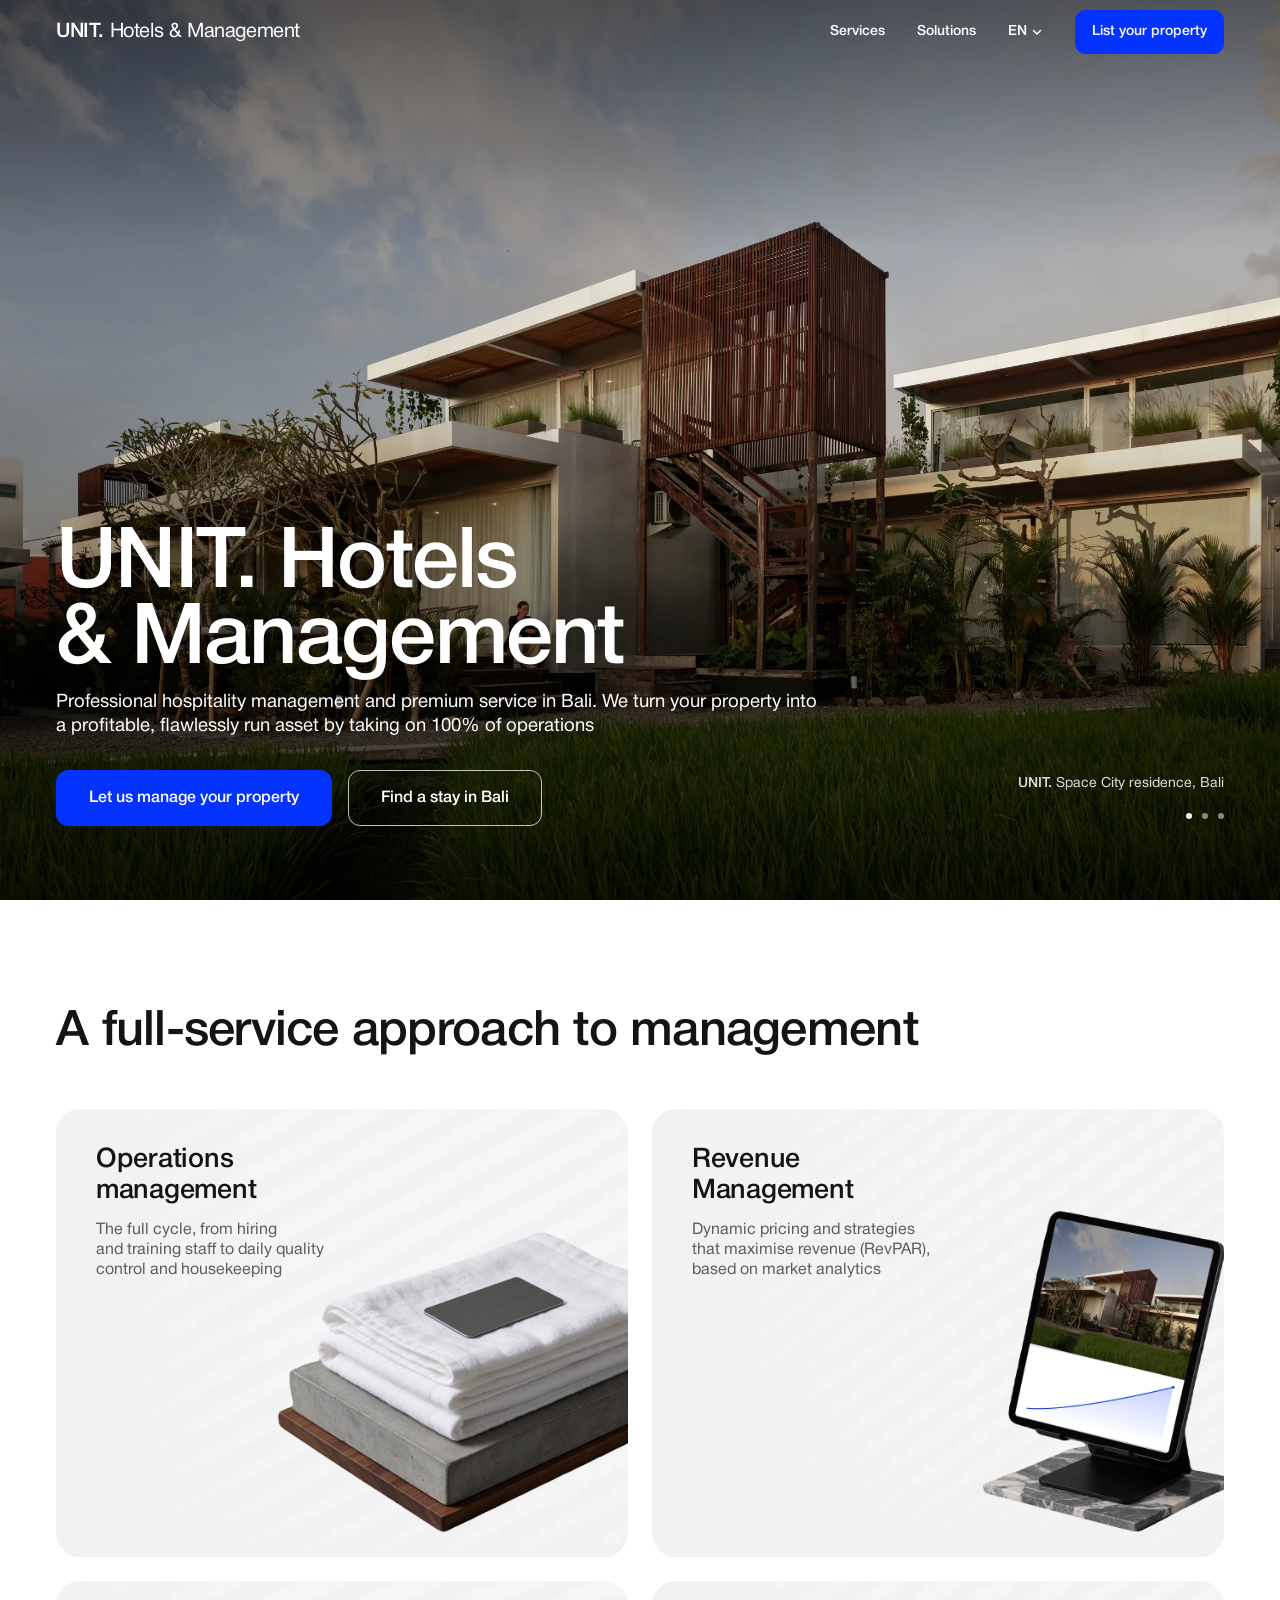
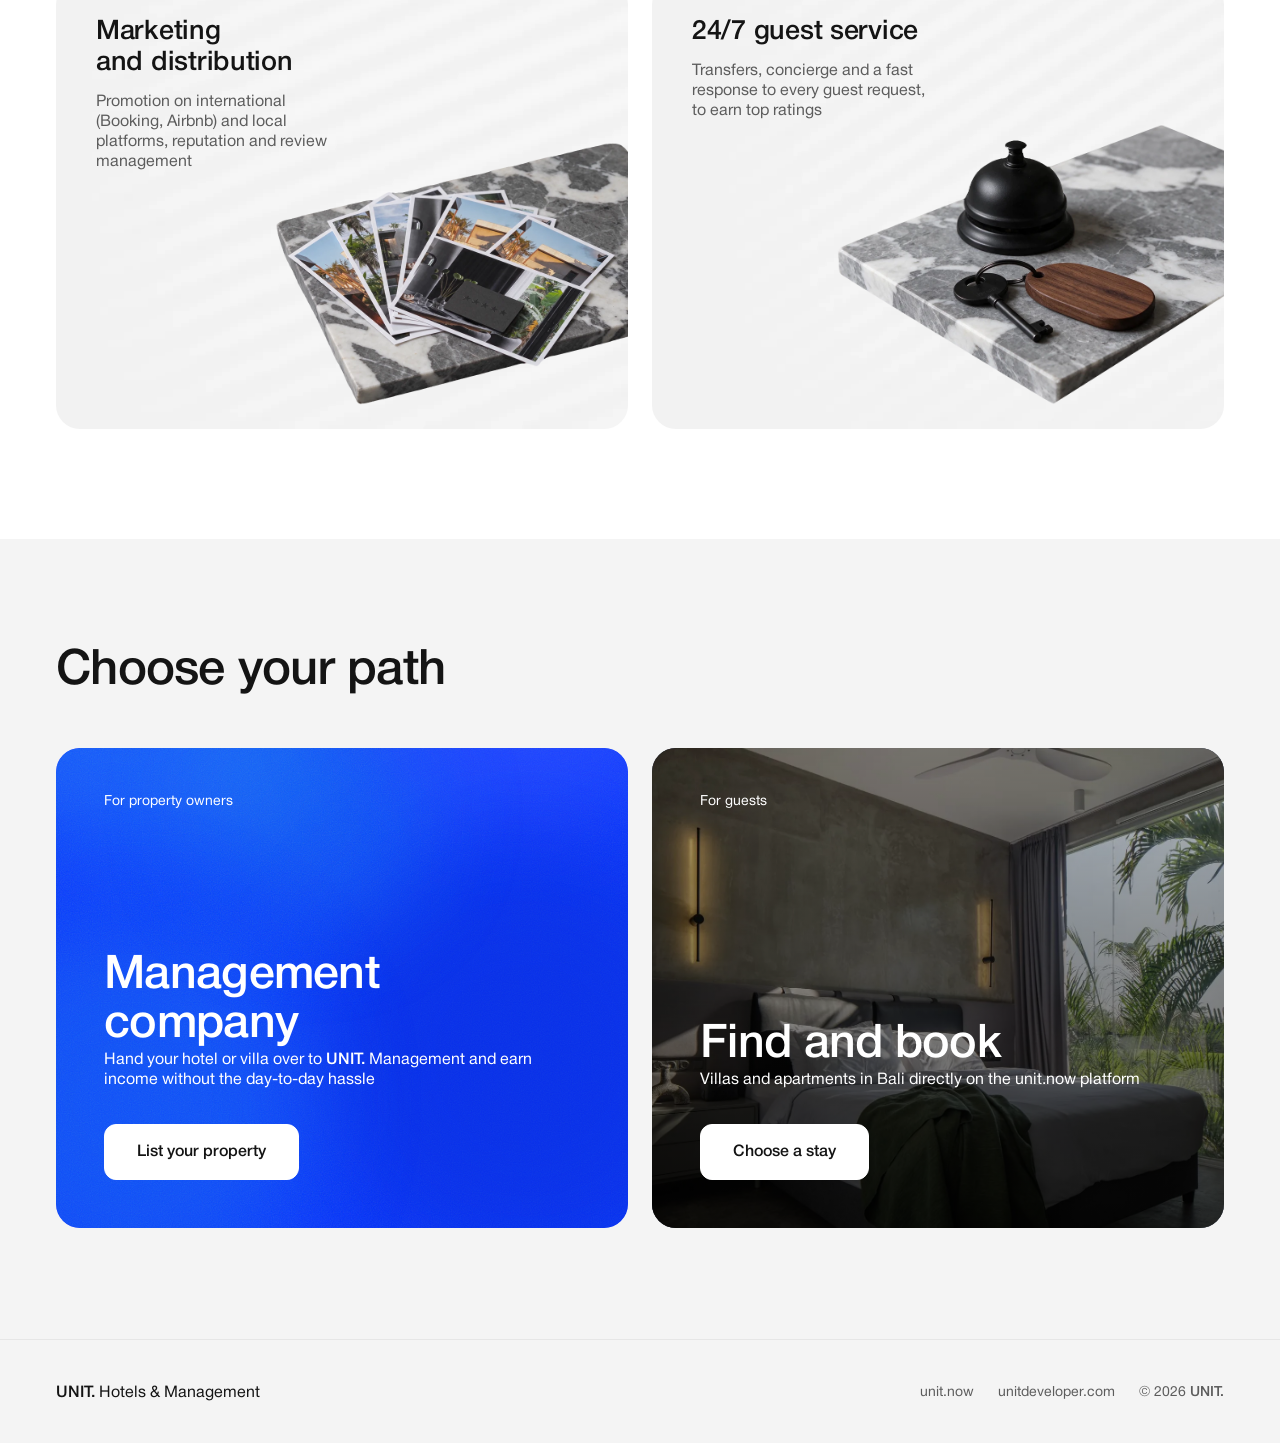
==== index.html @ 42de3222 "Шапка: подложка продлена под плашку Telegram/Safari, над первым экраном при прокрутке тёмное стекло" ====
<!doctype html>
<html lang="en">
<head>
<meta charset="utf-8">
<meta name="viewport" content="width=device-width, initial-scale=1">
<meta name="robots" content="noindex, nofollow">
<meta http-equiv="Content-Security-Policy" content="default-src 'self'; script-src 'self'; style-src 'self' 'unsafe-inline'; img-src 'self' data:; font-src 'self'; connect-src 'self'; form-action 'self'; base-uri 'self'; object-src 'none'; upgrade-insecure-requests">
<meta name="referrer" content="strict-origin-when-cross-origin">
<meta name="theme-color" content="#0433ff">
<title>UNIT. Hotels &amp; Management: hotel and villa management in Bali</title>
<meta name="description" content="Professional hospitality management and premium service in Bali. Operations, revenue management, distribution and 24/7 guest service for your property.">
<link rel="canonical" href="https://turbo1507.github.io/unithotels/">
<link rel="alternate" hreflang="en" href="https://turbo1507.github.io/unithotels/">
<link rel="alternate" hreflang="ru" href="https://turbo1507.github.io/unithotels/ru/">
<link rel="alternate" hreflang="id" href="https://turbo1507.github.io/unithotels/id/">
<link rel="alternate" hreflang="fr" href="https://turbo1507.github.io/unithotels/fr/">
<link rel="alternate" hreflang="es" href="https://turbo1507.github.io/unithotels/es/">
<link rel="alternate" hreflang="uk" href="https://turbo1507.github.io/unithotels/uk/">
<link rel="alternate" hreflang="it" href="https://turbo1507.github.io/unithotels/it/">
<link rel="alternate" hreflang="tr" href="https://turbo1507.github.io/unithotels/tr/">
<link rel="alternate" hreflang="nl" href="https://turbo1507.github.io/unithotels/nl/">
<link rel="alternate" hreflang="x-default" href="https://turbo1507.github.io/unithotels/">
<meta property="og:type" content="website">
<meta property="og:site_name" content="UNIT. Hotels &amp; Management">
<meta property="og:url" content="https://turbo1507.github.io/unithotels/">
<meta property="og:title" content="UNIT. Hotels &amp; Management">
<meta property="og:description" content="Professional hospitality management and premium service in Bali. Operations, revenue management, distribution and 24/7 guest service for your property.">
<meta property="og:image" content="https://turbo1507.github.io/unithotels/assets/img/og.jpg">
<meta property="og:image:width" content="1200">
<meta property="og:image:height" content="630">
<meta property="og:image:alt" content="UNIT. Space City residence among rice fields in Bali">
<meta property="og:locale" content="en_US">
<meta property="og:locale:alternate" content="ru_RU">
<meta property="og:locale:alternate" content="id_ID">
<meta property="og:locale:alternate" content="fr_FR">
<meta property="og:locale:alternate" content="es_ES">
<meta property="og:locale:alternate" content="uk_UA">
<meta property="og:locale:alternate" content="it_IT">
<meta property="og:locale:alternate" content="tr_TR">
<meta property="og:locale:alternate" content="nl_NL">
<meta name="twitter:card" content="summary_large_image">
<script type="application/ld+json">{"@context":"https://schema.org","@graph":[{"@type":"WebSite","name":"UNIT. Hotels & Management","url":"https://turbo1507.github.io/unithotels/","inLanguage":["en","ru","id","fr","es","uk","it","tr","nl"]},{"@type":"Organization","name":"UNIT. Hotels & Management","url":"https://turbo1507.github.io/unithotels/","parentOrganization":{"@type":"Organization","name":"UNIT.","url":"https://unitdeveloper.com"},"areaServed":"Bali, Indonesia","contactPoint":{"@type":"ContactPoint","telephone":"+62 813 3917 731","contactType":"customer service","availableLanguage":["en","ru","id"]}}]}</script>
<link rel="icon" href="data:image/svg+xml,%3Csvg xmlns=%27http://www.w3.org/2000/svg%27 viewBox=%270 0 32 32%27%3E%3Crect width=%2732%27 height=%2732%27 rx=%278%27 fill=%27%230433ff%27/%3E%3Ccircle cx=%2722%27 cy=%2722%27 r=%273%27 fill=%27%23fff%27/%3E%3C/svg%3E">
<link rel="preload" href="assets/fonts/hn-medium.woff2" as="font" type="font/woff2" crossorigin>
<link rel="preload" href="assets/fonts/hn-roman.woff2" as="font" type="font/woff2" crossorigin>
<link rel="stylesheet" href="assets/site.css?v=mwm5n7fz">
<script src="assets/redir.js?v=mwm5n7fz"></script>
</head>
<body>
<header class="hdr">
  <div class="container hdr-in">
    <a class="wordmark" href="#top"><i class="u5">UNIT.</i> Hotels &amp; Management</a>
    <nav class="nav" aria-label="Main">
      <a href="#services">Services</a>
      <a href="#directions">Solutions</a>
    </nav>
    <div class="lang-dd">
      <button type="button" class="lang-dd-btn" aria-expanded="false" aria-controls="langList" aria-label="Language: English"><span>EN</span><svg viewBox="0 0 12 12" aria-hidden="true"><path d="M2.5 4.5 6 8l3.5-3.5"/></svg></button>
      <ul class="lang-dd-list" id="langList" hidden><li><a href="" hreflang="en" lang="en" aria-current="true">English</a></li><li><a href="ru/" hreflang="ru" lang="ru">Русский</a></li><li><a href="id/" hreflang="id" lang="id">Bahasa Indonesia</a></li><li><a href="fr/" hreflang="fr" lang="fr">Français</a></li><li><a href="es/" hreflang="es" lang="es">Español</a></li><li><a href="uk/" hreflang="uk" lang="uk">Українська</a></li><li><a href="it/" hreflang="it" lang="it">Italiano</a></li><li><a href="tr/" hreflang="tr" lang="tr">Türkçe</a></li><li><a href="nl/" hreflang="nl" lang="nl">Nederlands</a></li></ul>
    </div>
    <a class="btn btn-sm hdr-cta" href="#directions">List your property</a>
  </div>
</header>

<main id="top">
  <section class="hero">
    <div class="hero-media">
      <div class="hero-slide on"><picture>
        <source media="(max-width:599px)" srcset="assets/img/hero-m.webp" type="image/webp">
        <img src="assets/img/hero.webp" alt="UNIT. Space City residence among rice fields in Bali" fetchpriority="high" width="2200" height="1467">
      </picture></div>
      <div class="hero-slide"><picture>
        <source media="(max-width:599px)" srcset="assets/img/hero2-m.webp" type="image/webp">
        <img src="assets/img/hero2.webp" alt="Terrace overlooking the rice fields" loading="lazy" width="2200" height="1467">
      </picture></div>
      <div class="hero-slide"><picture>
        <source media="(max-width:599px)" srcset="assets/img/hero3-m.webp" type="image/webp">
        <img src="assets/img/hero3.webp" alt="UNIT. Space City at dusk" loading="lazy" width="2200" height="1467">
      </picture></div>
    </div>
    <div class="container hero-in">
      <h1 class="t"><i class="u5">UNIT.</i> Hotels &amp; Management</h1>
      <p class="t hero-sub">Professional hospitality management and premium service in Bali. We turn your property into a profitable, flawlessly run asset by taking on 100% of operations</p>
      <div class="btns">
        <a class="btn btn-blue" href="#directions">Let us manage your property</a>
        <a class="btn btn-ghost" href="https://unit.now">Find a stay in Bali</a>
      </div>
    </div>
    <div class="hero-caps"><p class="hero-cap on"><i class="u5">UNIT.</i> Space City residence, Bali</p><p class="hero-cap" aria-hidden="true">Terrace overlooking the rice fields</p><p class="hero-cap" aria-hidden="true"><i class="u5">UNIT.</i> Space City at dusk</p></div>
    <div class="hero-dots" role="group" aria-label="Photos"></div>
  </section>

  <section class="sec svc-sec" id="services">
    <div class="container">
      <h2 class="t h2">A full-service approach to management</h2>
      <div class="svc">
        <article class="svc-card svc-ops svc-1">
          <div class="svc-pic"><picture>
            <source media="(max-width:599px)" srcset="assets/img/svc-ops-m.webp" width="600" height="452">
            <img src="assets/img/svc-ops.webp" alt="" width="920" height="719" loading="lazy">
          </picture></div>
          <h3 class="t">Operations management</h3>
          <p class="t">The full cycle, from hiring and training staff to daily quality control and housekeeping</p>
        </article>
        <article class="svc-card svc-rev svc-2">
          <div class="svc-pic"><picture>
            <source media="(max-width:599px)" srcset="assets/img/svc-rev-m.webp" width="455" height="444">
            <img src="assets/img/svc-rev.webp" alt="" width="594" height="760" loading="lazy">
          </picture></div>
          <h3 class="t">Revenue Management</h3>
          <p class="t">Dynamic pricing and strategies that maximise revenue (RevPAR), based on market analytics</p>
        </article>
        <article class="svc-card svc-mkt svc-3">
          <div class="svc-pic"><picture>
            <source media="(max-width:599px)" srcset="assets/img/svc-mkt-m.webp" width="599" height="364">
            <img src="assets/img/svc-mkt.webp" alt="" width="960" height="650" loading="lazy">
          </picture></div>
          <h3 class="t">Marketing and distribution</h3>
          <p class="t">Promotion on international (Booking, Airbnb) and local platforms, reputation and review management</p>
        </article>
        <article class="svc-card svc-guest svc-4">
          <div class="svc-pic"><picture>
            <source media="(max-width:599px)" srcset="assets/img/svc-guest-m.webp" width="698" height="481">
            <img src="assets/img/svc-guest.webp" alt="" width="959" height="660" loading="lazy">
          </picture></div>
          <h3 class="t">24/7 guest service</h3>
          <p class="t">Transfers, concierge and a fast response to every guest request, to earn top ratings</p>
        </article>
      </div>
    </div>
  </section>

  <section class="sec dir-sec" id="directions">
    <div class="container">
      <h2 class="t h2">Choose your path</h2>
      <div class="dir">
        <article class="dir-card dir-mgmt">
          <div class="flow" aria-hidden="true"><span class="flow-blobs"><i></i><i></i><i></i><i></i><i></i></span><span class="flow-grain"></span></div>
          <span class="t dir-tag">For property owners</span>
          <div class="dir-body">
            <h3 class="t">Management company</h3>
            <p class="t">Hand your hotel or villa over to <i class="u5">UNIT.</i> Management and earn income without the day-to-day hassle</p>
            <a class="btn btn-white" href="https://wa.me/628133917731" data-todo="unit-management-url" target="_blank" rel="noopener noreferrer">List your property</a>
          </div>
        </article>
        <article class="dir-card dir-book">
          <img src="assets/img/dir-book.webp" alt="" width="1600" height="1067" loading="lazy">
          <span class="t dir-tag">For guests</span>
          <div class="dir-body">
            <h3 class="t">Find and book</h3>
            <p class="t">Villas and apartments in Bali directly on the unit.now platform</p>
            <a class="btn btn-white" href="https://unit.now">Choose a stay</a>
          </div>
        </article>
      </div>
    </div>
  </section>
</main>

<footer class="ftr">
  <div class="container ftr-in">
    <span class="t wordmark"><i class="u5">UNIT.</i> Hotels &amp; Management</span>
    <nav class="ftr-links" aria-label="UNIT. ecosystem">
      <a class="t" href="https://unit.now">unit.now</a>
      <a class="t" href="https://unitdeveloper.com">unitdeveloper.com</a>
      <span class="t">© 2026 <i class="u5">UNIT.</i></span>
    </nav>
  </div>
</footer>
<script src="assets/site.js?v=mwm5n7fz" defer></script>
</body>
</html>
---- assets/site.css ----
/* метрики как у hhea: иначе Chrome на Windows берёт win-метрики и текст в строке сдвигается вниз */
@font-face{font-family:'Helvetica Neue';src:url(fonts/hn-roman.woff2) format('woff2');font-weight:400;font-display:swap;ascent-override:71.4%;descent-override:19.8%;line-gap-override:0%}
@font-face{font-family:'Helvetica Neue';src:url(fonts/hn-medium.woff2) format('woff2');font-weight:500;font-display:swap;ascent-override:71.4%;descent-override:19.1%;line-gap-override:0%}
@font-face{font-family:'Helvetica Neue';src:url(fonts/hn-bold.woff2) format('woff2');font-weight:700;font-display:swap;ascent-override:71.4%;descent-override:19.1%;line-gap-override:0%}

:root{
  --blue:#0433ff;--blue-hover:#2d55ff;--ink:#141414;--ink-2:#5c5c5c;--grey:#f4f4f4;--line:#e6e6e6;--white:#fff;
  --gutter:56px;--container:min(1600px,100% - 2*var(--gutter));
  --sec:clamp(56px,34.67px + 5.926vw,120px);
  --vh:1vh;
}
@media (max-width:1023px){:root{--gutter:32px}}
@media (max-width:599px){:root{--gutter:16px}}

*{box-sizing:border-box;margin:0;padding:0}
html,body{overflow-x:clip}
html{scroll-padding-top:64px}
body{font-family:'Helvetica Neue',Helvetica,Arial,sans-serif;font-weight:400;color:var(--ink);background:var(--white);-webkit-font-smoothing:antialiased;line-height:1.25;text-rendering:optimizeLegibility}
a{color:inherit;text-decoration:none}
img{display:block;max-width:100%}
i,em{font-style:normal}
ul{list-style:none}
.u5{font-weight:500}
.container{width:var(--container);margin-inline:auto}

/* текст обрезан по заглавным и по базовой линии, как в Figma: отступы между блоками считаются от букв */
.t{font-size:var(--fs);line-height:var(--lh);
  margin-top:calc(var(--mt,0px) + var(--fs)*.44 - var(--lh)/2);
  margin-bottom:calc(var(--mb,0px) + var(--fs)*.26 - var(--lh)/2)}

/* кнопки */
.btn{display:inline-flex;align-items:center;justify-content:center;height:56px;padding:0 32px;border-radius:12px;font-size:16px;font-weight:500;line-height:20px;white-space:nowrap;transition:background-color .2s,color .2s,border-color .2s,opacity .2s}
.btn-blue{background:var(--blue);color:var(--white)}
.btn-ghost{border:1px solid var(--white);color:var(--white)}
.btn-white{background:var(--white);color:var(--ink)}
.btn-sm{height:44px;padding:0 16px;border-radius:10px;font-size:14px;line-height:18px;background:var(--blue);color:var(--white)}

/* шапка как у UNIT.FURNITURE: прозрачная поверх первого экрана */
.hdr{position:fixed;inset:0 0 auto;z-index:20;color:var(--ink);background:rgba(255,255,255,.92);-webkit-backdrop-filter:blur(12px);backdrop-filter:blur(12px);border-bottom:1px solid var(--line);transition:background-color .3s,border-color .3s,color .3s}
.hdr.is-over{color:var(--white);background:rgba(0,0,0,.34);-webkit-backdrop-filter:blur(14px);backdrop-filter:blur(14px);border-color:rgba(255,255,255,.08)}
.hdr.is-over.is-top{background:transparent;-webkit-backdrop-filter:none;backdrop-filter:none;border-color:transparent}
/* в Telegram и Safari на iOS верх страницы виден сквозь их полупрозрачную плашку: продлеваем подложку шапки вверх */
.hdr::before{content:"";position:absolute;left:0;right:0;bottom:100%;height:240px;background:inherit;-webkit-backdrop-filter:inherit;backdrop-filter:inherit;pointer-events:none}
.hdr-in{display:flex;align-items:center;height:64px}
.wordmark{font-size:20px;line-height:24px;letter-spacing:-.02em;white-space:nowrap;margin-right:auto}
.nav{display:flex;gap:32px;margin-right:24px;font-size:14px;font-weight:500;line-height:18px}
.nav a{display:flex;align-items:center;min-height:44px;transition:opacity .2s}
.hdr-cta{margin-left:24px}
@media (hover:hover){.nav a:hover,.wordmark:hover{opacity:.8}}
.lang-dd{position:relative}
.lang-dd-btn{display:flex;align-items:center;gap:4px;height:44px;padding:0 8px;font:inherit;font-size:14px;font-weight:500;line-height:18px;color:inherit;background:none;border:0;border-radius:10px;cursor:pointer}
.lang-dd-btn svg{width:12px;height:12px;fill:none;stroke:currentColor;stroke-width:1.5;stroke-linecap:round;stroke-linejoin:round;transition:transform .2s}
.lang-dd-btn[aria-expanded="true"] svg{transform:rotate(180deg)}
.lang-dd-list{position:absolute;top:calc(100% + 8px);right:0;z-index:30;min-width:216px;padding:8px 0;background:var(--white);border:1px solid var(--line);border-radius:10px;color:var(--ink)}
.lang-dd-list[hidden]{display:none}
.lang-dd-list a{display:flex;align-items:center;min-height:44px;padding:0 16px;font-size:15px;white-space:nowrap}
.lang-dd-list a[aria-current]{color:var(--blue);font-weight:500}
@media (hover:hover){.lang-dd-btn:hover{opacity:.8}.lang-dd-list a:hover{color:var(--blue)}}
@media (max-width:1023px){.nav{display:none}}
@media (max-width:599px){
  .wordmark{font-size:17px;line-height:20px}
  .hdr-cta{display:none}
}

/* первый экран */
.hero{position:relative;display:flex;align-items:flex-end;min-height:max(640px,calc(var(--vh)*100));color:var(--white);background:#000}
.hero picture,.hero img{position:absolute;inset:0;width:100%;height:100%;object-fit:cover}
.hero::after{content:"";position:absolute;inset:0;background:linear-gradient(180deg,rgba(0,0,0,.45) 0%,rgba(0,0,0,0) 28%,rgba(0,0,0,0) 40%,rgba(0,0,0,.72) 100%)}
.hero-in{position:relative;z-index:1;display:flex;flex-direction:column;align-items:flex-start;padding-bottom:clamp(40px,26.67px + 3.704vw,80px)}
.hero h1{--fs:clamp(40px,22.67px + 4.815vw,92px);--lh:calc(var(--fs)*.9);font-weight:500;letter-spacing:-.02em;max-width:6.9em}
.hero-sub{--fs:clamp(16px,15px + .278vw,19px);--lh:clamp(20px,18.67px + .37vw,24px);--mt:clamp(24px,21.33px + .741vw,32px);max-width:992px}
.btns{display:flex;flex-wrap:wrap;gap:16px;margin-top:clamp(32px,29.33px + .741vw,40px)}
@media (max-width:599px){
  .btns{flex-direction:column;gap:8px;width:100%}
  .btns .btn{width:100%}
}

/* секции */
.sec{padding-block:var(--sec)}
.h2{--fs:clamp(32px,25.33px + 1.852vw,52px);--lh:clamp(35px,28px + 1.944vw,56px);--mb:64px;font-weight:500;letter-spacing:-.015em}
@media (max-width:599px){.h2{--mb:40px}}

/* услуги: заголовок и текст слева сверху, предмет справа снизу; обрезать можно только правым краем */
.svc{display:grid;gap:24px}
@media (min-width:1200px){.svc{grid-template-columns:1fr 1fr}}
.svc-card{position:relative;height:448px;padding:40px;border-radius:24px;overflow:clip;isolation:isolate;background:var(--grey) center/cover no-repeat}
/* подложки по классам, не через переменную: url() в var() Chrome считает от файла стилей, Safari от страницы */
.svc-1{background-image:url(img/bg-d1.webp)}.svc-2{background-image:url(img/bg-d2.webp)}.svc-3{background-image:url(img/bg-d3.webp)}.svc-4{background-image:url(img/bg-d4.webp)}
.svc-card h3{--fs:27px;--lh:31px;font-weight:500;letter-spacing:-.01em;max-width:240px}
.svc-card p{--fs:16px;--lh:20px;--mt:24px;color:var(--ink-2);max-width:240px}
.svc-pic{position:absolute;inset:0;z-index:-1;pointer-events:none;user-select:none;container-type:inline-size}
.svc-pic img{position:absolute;bottom:24px;height:auto;max-width:none}
.svc-ops .svc-pic img{width:min(440px,67.5cqw);right:max(-40px,-6.1cqw)}
.svc-rev .svc-pic img{width:min(288px,44.2cqw);right:max(-12px,-1.8cqw)}
.svc-mkt .svc-pic img{width:min(443px,67.9cqw);right:max(-40px,-6.1cqw)}
.svc-guest .svc-pic img{width:min(465px,71.3cqw);right:max(-24px,-3.7cqw)}
/* телефон: предмет выглядывает над карточкой на 32, текст под ним */
@media (max-width:599px){
  .svc-sec .h2{--mb:72px}
  .svc{gap:56px}
  .svc-card{height:auto;padding:208px 24px 32px;border-radius:16px;overflow:visible}
  .svc-1{background-image:url(img/bg-m1.webp)}.svc-2{background-image:url(img/bg-m2.webp)}.svc-3{background-image:url(img/bg-m3.webp)}.svc-4{background-image:url(img/bg-m4.webp)}
  .svc-card h3{--fs:22px;--lh:25px;max-width:none}
  .svc-card p{--mt:16px;max-width:none}
  .svc-pic{inset:-32px 0 auto;height:208px;overflow:clip;border-radius:0}
  .svc-pic img{top:0;bottom:auto;height:208px;width:auto}
  .svc-ops .svc-pic img,.svc-rev .svc-pic img{width:auto;right:auto;left:50%;transform:translateX(-50%)}
  .svc-mkt .svc-pic img{width:auto;right:auto;left:24px}
  .svc-guest .svc-pic{top:-80px;height:256px}
  .svc-guest .svc-pic img{width:auto;right:auto;left:24px;top:16px;height:240px}
}

/* направления */
.dir-sec{background:var(--grey)}
.dir{display:grid;gap:24px}
@media (min-width:1024px){.dir{grid-template-columns:1fr 1fr}}
.dir-card{position:relative;display:flex;flex-direction:column;justify-content:space-between;min-height:480px;padding:48px;border-radius:24px;overflow:clip;isolation:isolate;color:var(--white);transition:background-color .25s}
.dir-mgmt{background:var(--blue)}
.dir-book{background:#1d2a4a}
.dir-book img{position:absolute;inset:0;width:100%;height:100%;object-fit:cover;z-index:-2;transition:transform .5s}
.dir-book::after{content:"";position:absolute;inset:0;z-index:-1;background:linear-gradient(180deg,rgba(0,0,0,.2) 0%,rgba(0,0,0,.7) 100%)}
/* синяя карточка: живой фон как у подписки nuanu, но ещё слабее — пятна почти в тон синего, зерно тише */
.flow{position:absolute;inset:0;z-index:-1;pointer-events:none;border-radius:inherit;overflow:hidden}
.flow-blobs{position:absolute;inset:0}
.flow-blobs i{position:absolute;border-radius:50%;aspect-ratio:1;filter:blur(clamp(32px,4vw,56px));will-change:transform;animation:flow-float 18s ease-in-out infinite alternate}
.flow-blobs i:nth-child(1){width:70%;left:-22%;top:-60%;background:#2a8cf5;opacity:.45}
.flow-blobs i:nth-child(2){width:60%;left:52%;top:-55%;background:#2e50ff;opacity:.7;animation-duration:23s;animation-delay:-6s}
.flow-blobs i:nth-child(3){width:75%;left:45%;top:20%;background:#0a2fe0;opacity:.7;animation-duration:26s;animation-delay:-11s}
.flow-blobs i:nth-child(4){width:65%;left:-20%;top:35%;background:#1a6cf0;opacity:.5;animation-duration:22s;animation-delay:-3s}
.flow-blobs i:nth-child(5){width:40%;left:25%;top:-10%;background:#2bb6e0;opacity:.25;animation-duration:28s;animation-delay:-14s}
@keyframes flow-float{0%{transform:translate(0,0) scale(1)}25%{transform:translate(26%,20%) scale(1.14)}50%{transform:translate(6%,42%) scale(.88)}75%{transform:translate(-24%,18%) scale(1.1)}100%{transform:translate(-8%,-6%) scale(.96)}}
@media (prefers-reduced-motion:reduce){.flow-blobs i{animation:none}}
.flow-grain{position:absolute;inset:0;opacity:.14;mix-blend-mode:overlay;background-image:url("data:image/svg+xml,%3Csvg xmlns=%27http://www.w3.org/2000/svg%27 width=%27160%27 height=%27160%27%3E%3Cfilter id=%27n%27%3E%3CfeTurbulence type=%27fractalNoise%27 baseFrequency=%27.9%27 numOctaves=%272%27 stitchTiles=%27stitch%27/%3E%3C/filter%3E%3Crect width=%27100%25%27 height=%27100%25%27 filter=%27url(%23n)%27/%3E%3C/svg%3E")}
.dir-tag{--fs:14px;--lh:18px}
.dir-body{display:flex;flex-direction:column;align-items:flex-start}
.dir-card h3{--fs:clamp(32px,26.33px + 1.574vw,49px);--lh:clamp(34px,28.33px + 1.574vw,51px);font-weight:500;letter-spacing:-.015em}
.dir-card p{--fs:16px;--lh:20px;--mt:24px;max-width:480px}
@media (min-width:1280px){.dir-card p{--mt:16px}}
.dir-card .btn{margin-top:40px}
@media (max-width:599px){
  .dir{gap:16px}
  .dir-card{min-height:400px;padding:32px 24px;border-radius:16px}
  .dir-card .btn{margin-top:24px;width:100%}
}

/* подвал */
.ftr{background:var(--grey);border-top:1px solid var(--line);color:var(--ink-2)}
.ftr-in{display:flex;align-items:center;justify-content:space-between;gap:24px;min-height:103px}
.ftr .wordmark{--fs:16px;--lh:24px;font-size:var(--fs);color:var(--ink);letter-spacing:0;margin-right:0}
.ftr-links{display:flex;flex-wrap:wrap;align-items:center;gap:16px 24px}
.ftr-links .t{--fs:14px;--lh:21px}
@media (hover:hover){.ftr-links a:hover{color:var(--blue)}}
@media (max-width:599px){
  .ftr-in{flex-direction:column;align-items:flex-start;gap:0;padding-block:40px}
  .ftr-links{margin-top:24px}
  .ftr-links span{flex-basis:100%}
}

/* зона нажатия не меньше 44 без сдвига вёрстки */
.ftr-links a,.wordmark{position:relative}
.ftr-links a::after,.wordmark::after{content:"";position:absolute;inset:-12px -6px}

/* фокус с клавиатуры */
:focus-visible{outline:2px solid var(--blue);outline-offset:3px}
.hdr.is-over :focus-visible,.hero :focus-visible,.dir-card:focus-visible{outline-color:var(--white)}
.dir-card:focus-visible{outline-offset:-6px}

/* состояния кнопок по логике UNIT.FURNITURE: синяя при наведении становится контурной (рамка и текст синие),
   прозрачная на фото заливается синим, белая меняет текст на синий; плавно .3s, без сжатия.
   На телефоне наведения нет: то же самое показывает нажатие. Фокус с клавиатуры — обводка */
html{-webkit-tap-highlight-color:transparent}
.btn{border:1px solid transparent;transition:background-color .3s ease,color .3s ease,border-color .3s ease;touch-action:manipulation}
.btn-blue,.btn-sm{background:var(--blue);border-color:var(--blue);color:var(--white)}
.btn-ghost{background:transparent;border-color:rgba(255,255,255,.75);color:var(--white)}
.btn-white{background:var(--white);border-color:var(--white);color:var(--ink)}
@media (hover:hover){
  .btn-blue:hover,.btn-sm:hover{background:transparent;border-color:var(--blue);color:var(--blue)}
  .btn-ghost:hover{background:var(--blue);border-color:var(--blue);color:var(--white)}
  .btn-white:hover{color:var(--blue)}
}
.btn-blue:active,.btn-sm:active{background:transparent;border-color:var(--blue);color:var(--blue)}
.btn-ghost:active{background:var(--blue);border-color:var(--blue);color:var(--white)}
.btn-white:active{color:var(--blue)}
.nav a:active,.wordmark:active,.lang-dd-btn:active{opacity:.6}
.lang-dd-list a:active{color:var(--blue)}
.ftr-links a:active{color:var(--blue)}


/* галерея первого экрана как у UNIT.FURNITURE: 3 фото сменяются наплывом, подпись справа внизу над точками */
.hero{--hb:clamp(40px,26.67px + 3.704vw,80px);--edge:calc((100% - var(--container))/2)}
.hero-media{position:absolute;inset:0}
.hero-slide{position:absolute;inset:0;opacity:0;transition:opacity 1.1s ease}
.hero-slide.on{opacity:1}
.hero-caps{position:absolute;z-index:2;right:var(--edge);bottom:calc(var(--hb) + 32px);width:min(34ch,34%);height:44px}
.hero-cap{position:absolute;right:0;bottom:0;width:max-content;max-width:100%;text-align:right;font-size:14px;line-height:20px;color:rgba(255,255,255,.86);opacity:0;transition:opacity .6s ease}
.hero-cap.on{opacity:1;transition-delay:.3s}
.hero-dots{position:absolute;z-index:2;right:calc(var(--edge) - 5px);bottom:calc(var(--hb) - 2px);display:flex;filter:drop-shadow(0 0 3px rgba(0,0,0,.35))}
.hero-dots button{position:relative;display:grid;place-items:center;width:16px;height:24px;padding:0;border:0;background:none;cursor:pointer}
.hero-dots button::before{content:"";width:6px;height:6px;border-radius:50%;background:rgba(255,255,255,.5);transition:background-color .2s,transform .2s}
.hero-dots button::after{content:"";position:absolute;inset:-10px 0}
.hero-dots button[aria-current="true"]::before{background:var(--white)}
@media (hover:hover){.hero-dots button:hover::before{background:rgba(255,255,255,.85)}}
.hero-dots button:active::before{transform:scale(.8)}
/* текст первого экрана не заходит под подпись */
@media (min-width:1024px){.hero-in{padding-right:min(34ch,34%)}}
@media (max-width:1023px){.hero-caps{display:none}}
@media (max-width:599px){.hero-dots{display:none}}
@media (prefers-reduced-motion:reduce){.hero-slide,.hero-cap{transition:none}}
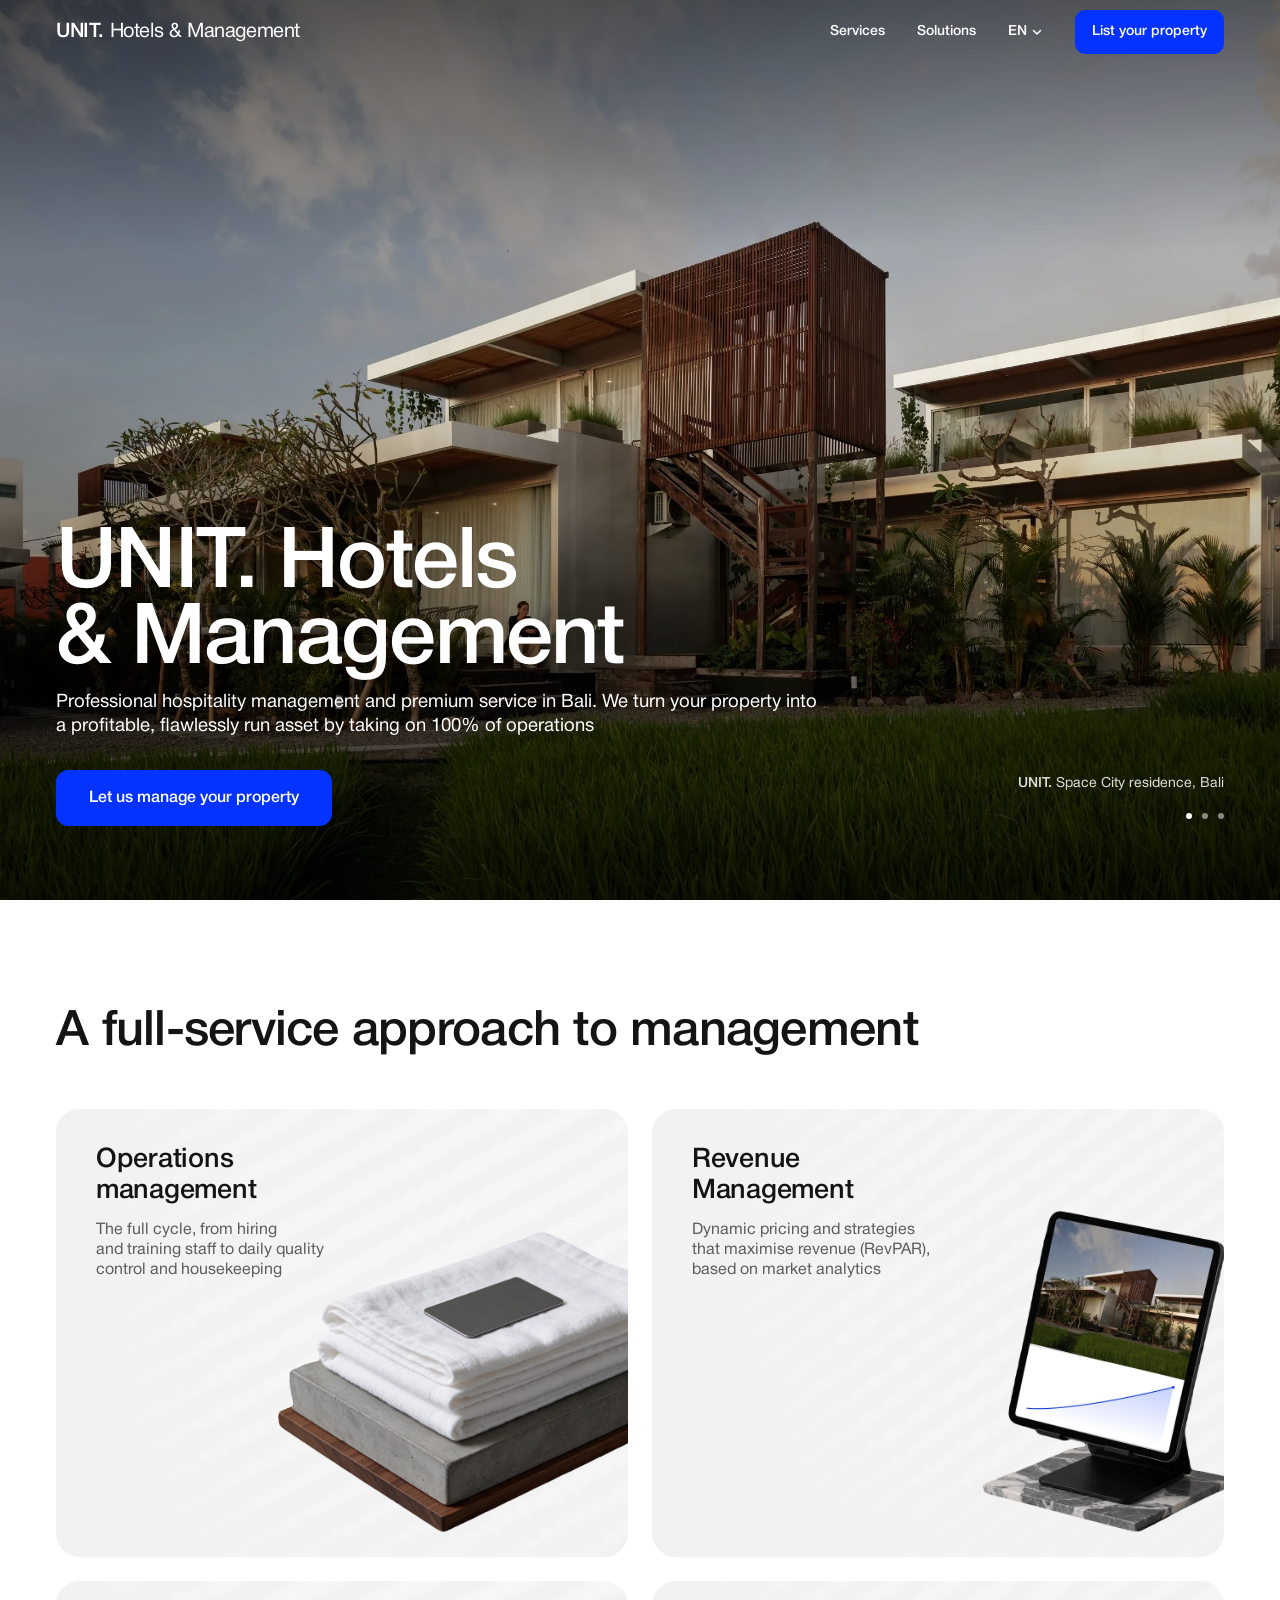
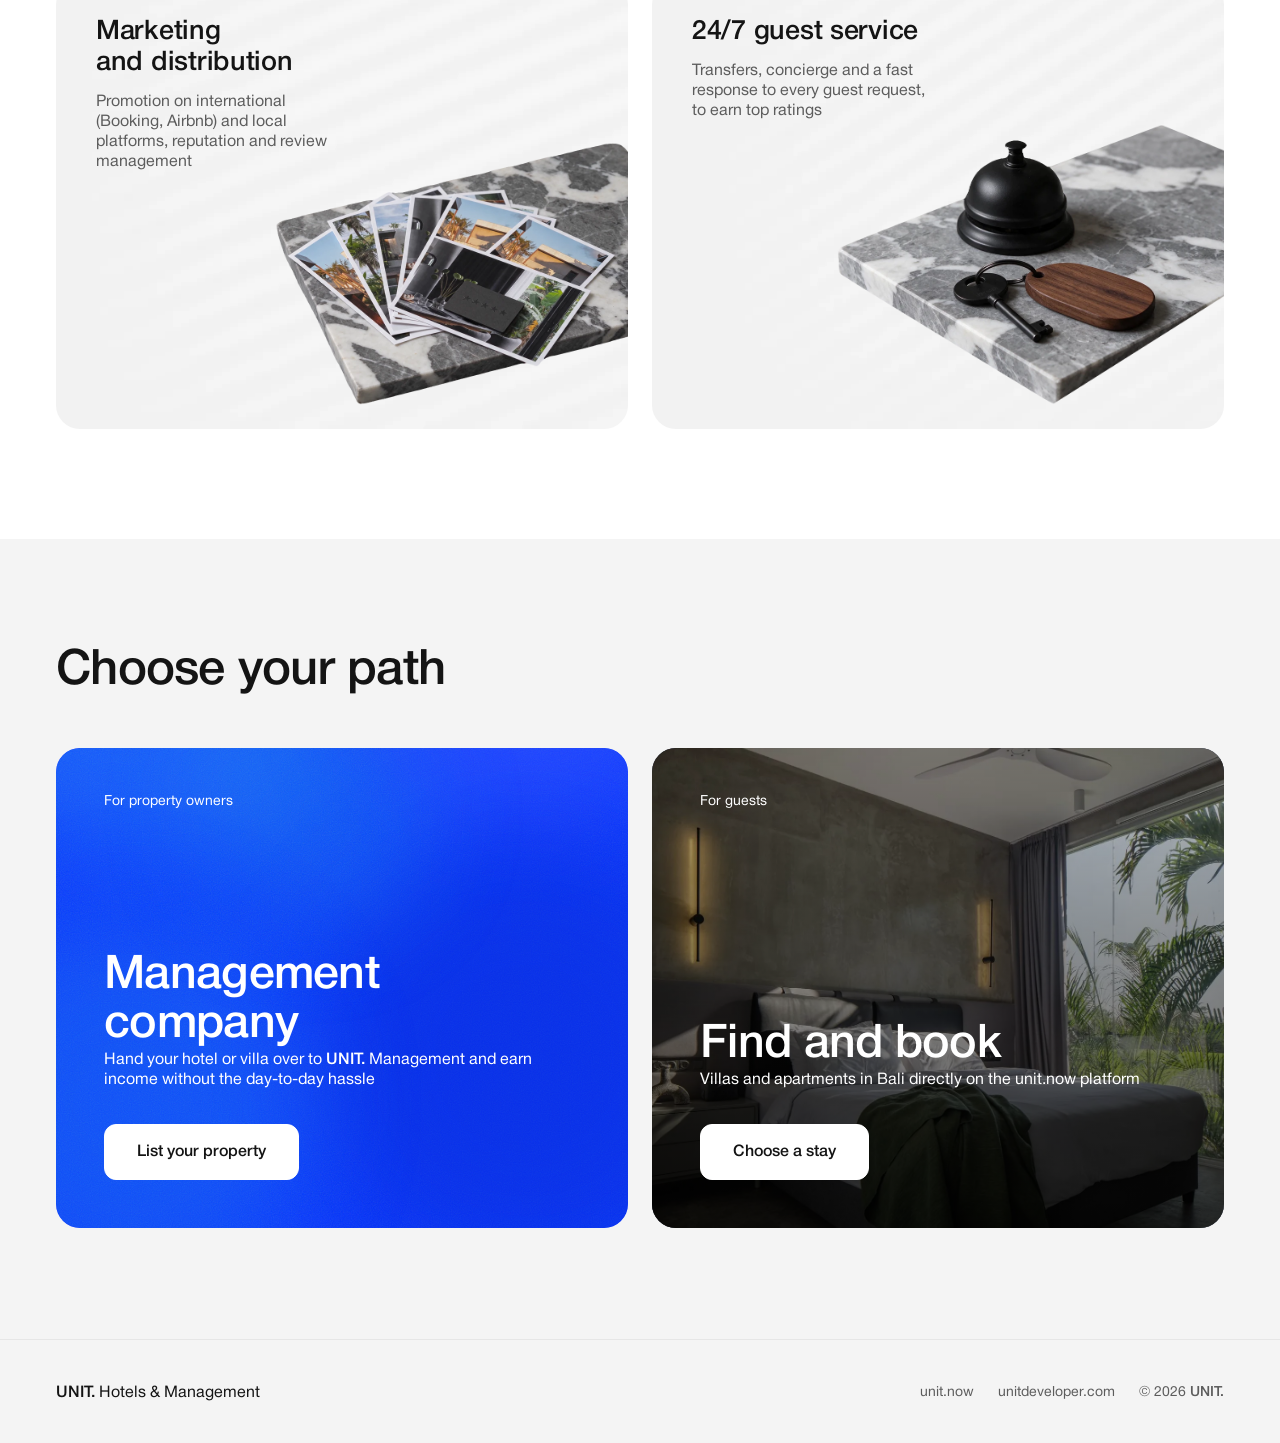
==== commit 09e1a314: "Первый экран: одна кнопка «Передать объект в управление»; шапка светлеет сразу при прокрутке и не сл" ====
--- a/index.html
+++ b/index.html
@@ -43,8 +43,8 @@
 <link rel="icon" href="data:image/svg+xml,%3Csvg xmlns=%27http://www.w3.org/2000/svg%27 viewBox=%270 0 32 32%27%3E%3Crect width=%2732%27 height=%2732%27 rx=%278%27 fill=%27%230433ff%27/%3E%3Ccircle cx=%2722%27 cy=%2722%27 r=%273%27 fill=%27%23fff%27/%3E%3C/svg%3E">
 <link rel="preload" href="assets/fonts/hn-medium.woff2" as="font" type="font/woff2" crossorigin>
 <link rel="preload" href="assets/fonts/hn-roman.woff2" as="font" type="font/woff2" crossorigin>
-<link rel="stylesheet" href="assets/site.css?v=mwm5n7fz">
-<script src="assets/redir.js?v=mwm5n7fz"></script>
+<link rel="stylesheet" href="assets/site.css?v=mwmil6y1">
+<script src="assets/redir.js?v=mwmil6y1"></script>
 </head>
 <body>
 <header class="hdr">
@@ -83,7 +83,6 @@
       <p class="t hero-sub">Professional hospitality management and premium service in Bali. We turn your property into a profitable, flawlessly run asset by taking on 100% of operations</p>
       <div class="btns">
         <a class="btn btn-blue" href="#directions">Let us manage your property</a>
-        <a class="btn btn-ghost" href="https://unit.now">Find a stay in Bali</a>
       </div>
     </div>
     <div class="hero-caps"><p class="hero-cap on"><i class="u5">UNIT.</i> Space City residence, Bali</p><p class="hero-cap" aria-hidden="true">Terrace overlooking the rice fields</p><p class="hero-cap" aria-hidden="true"><i class="u5">UNIT.</i> Space City at dusk</p></div>
@@ -167,6 +166,6 @@
     </nav>
   </div>
 </footer>
-<script src="assets/site.js?v=mwm5n7fz" defer></script>
+<script src="assets/site.js?v=mwmil6y1" defer></script>
 </body>
 </html>
--- a/assets/site.css
+++ b/assets/site.css
@@ -37,8 +37,7 @@
 
 /* шапка как у UNIT.FURNITURE: прозрачная поверх первого экрана */
 .hdr{position:fixed;inset:0 0 auto;z-index:20;color:var(--ink);background:rgba(255,255,255,.92);-webkit-backdrop-filter:blur(12px);backdrop-filter:blur(12px);border-bottom:1px solid var(--line);transition:background-color .3s,border-color .3s,color .3s}
-.hdr.is-over{color:var(--white);background:rgba(0,0,0,.34);-webkit-backdrop-filter:blur(14px);backdrop-filter:blur(14px);border-color:rgba(255,255,255,.08)}
-.hdr.is-over.is-top{background:transparent;-webkit-backdrop-filter:none;backdrop-filter:none;border-color:transparent}
+.hdr.is-over{color:var(--white);background:transparent;-webkit-backdrop-filter:none;backdrop-filter:none;border-color:transparent}
 /* в Telegram и Safari на iOS верх страницы виден сквозь их полупрозрачную плашку: продлеваем подложку шапки вверх */
 .hdr::before{content:"";position:absolute;left:0;right:0;bottom:100%;height:240px;background:inherit;-webkit-backdrop-filter:inherit;backdrop-filter:inherit;pointer-events:none}
 .hdr-in{display:flex;align-items:center;height:64px}
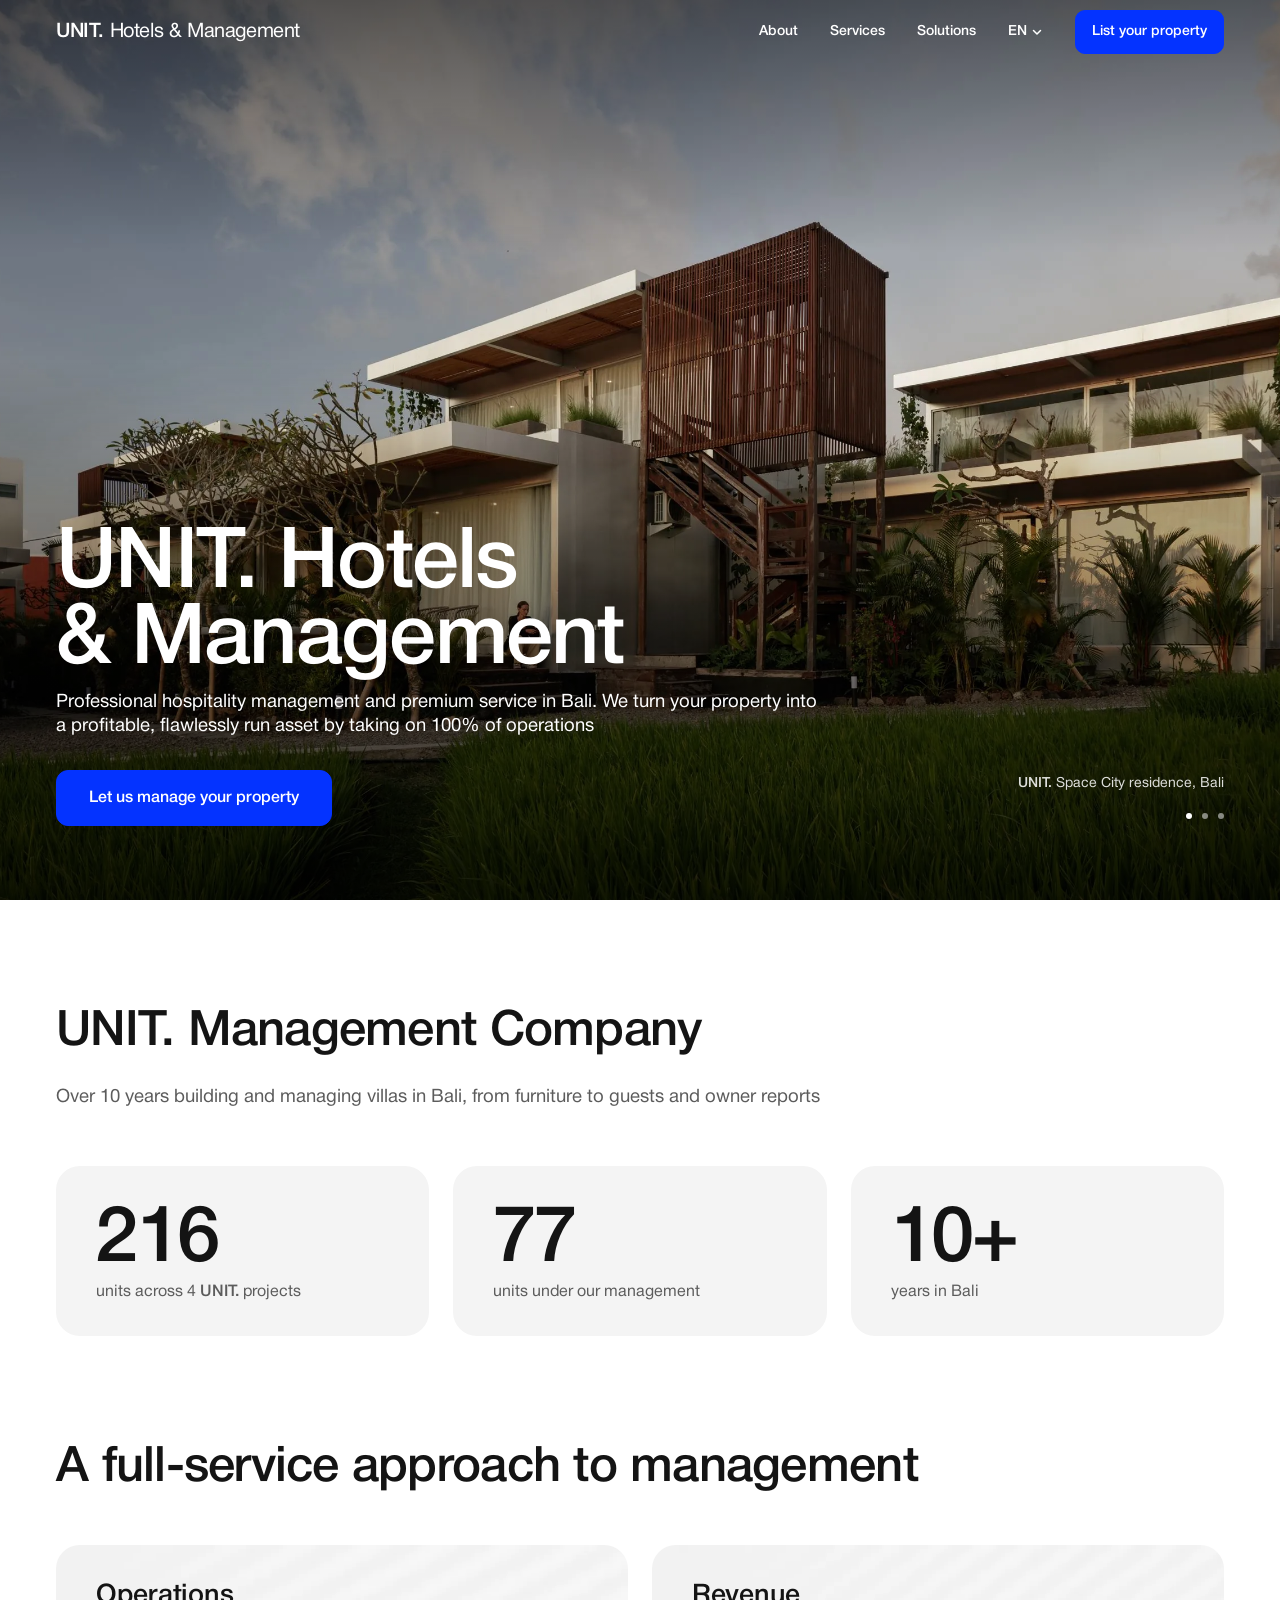
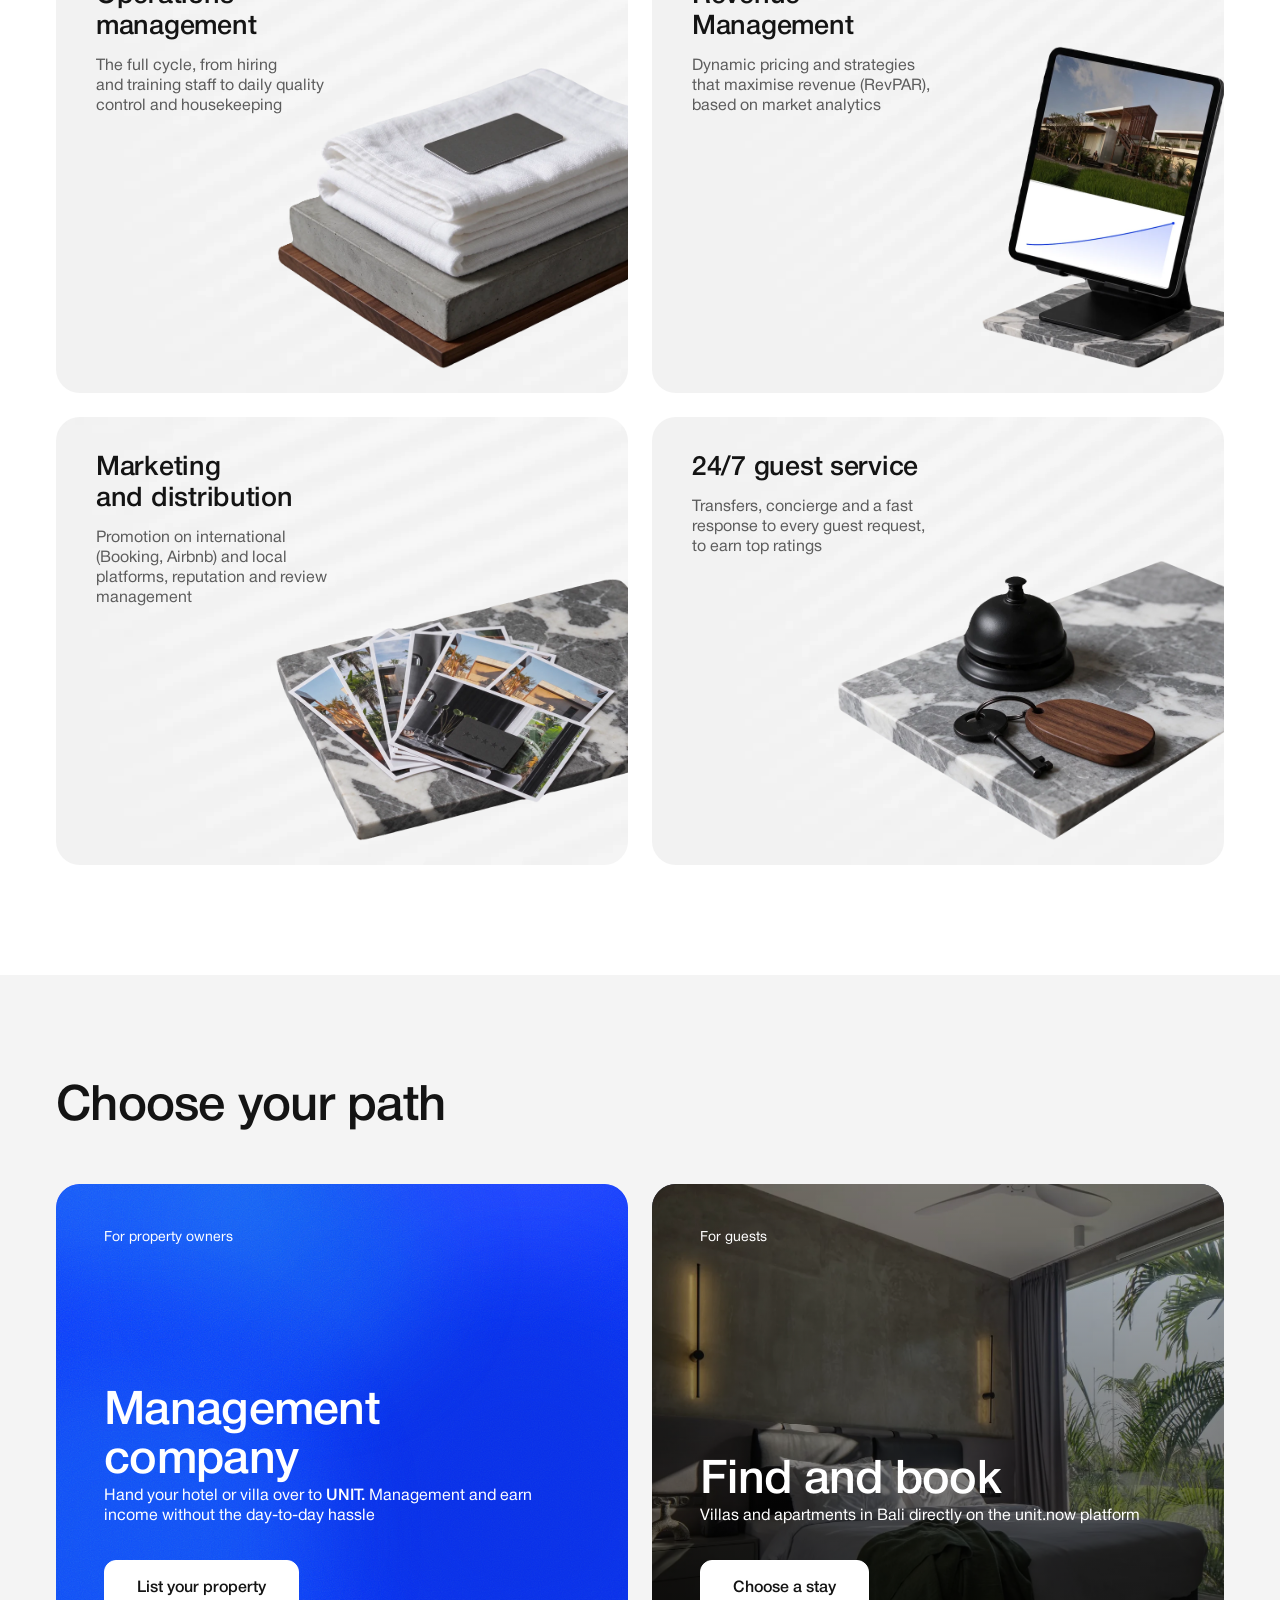
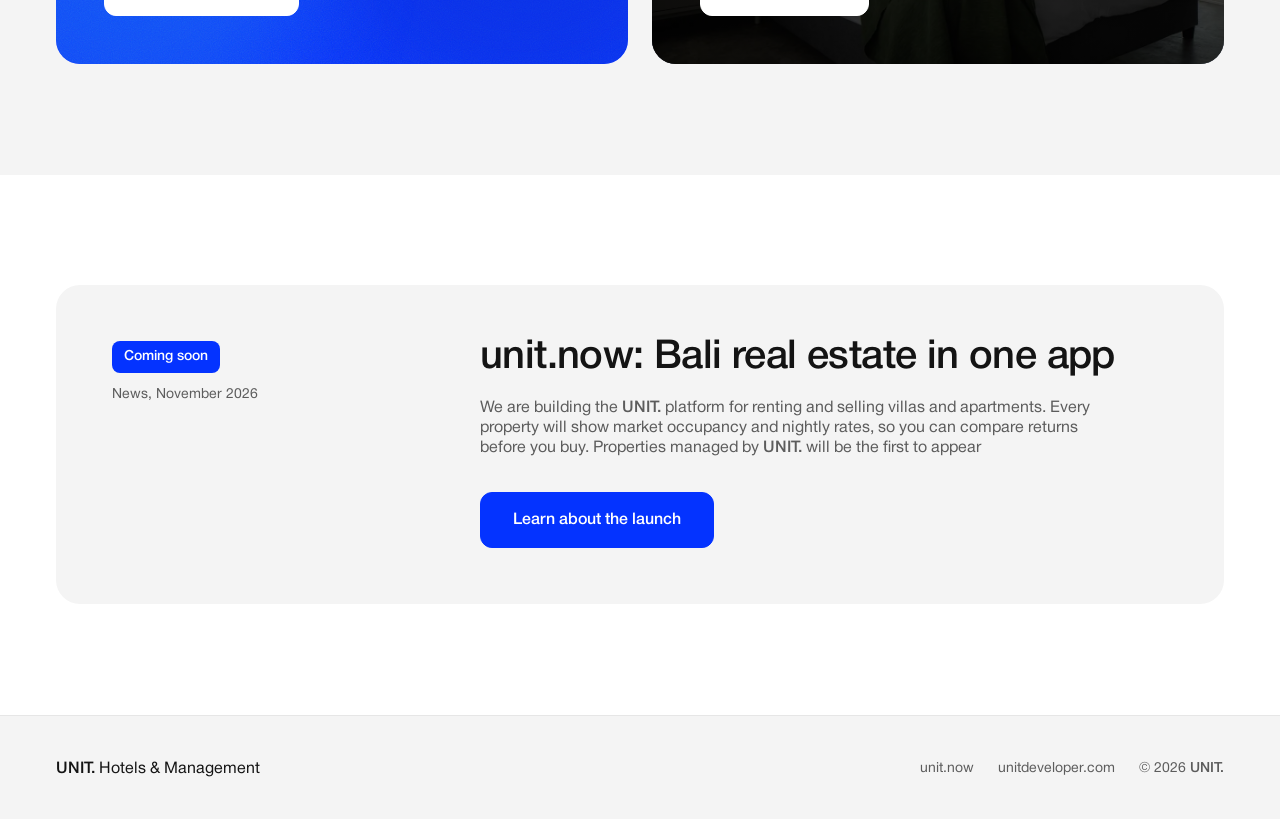
==== commit 0696ebd2: "Блок «О компании» с цифрами вторым экраном, пресс-релиз unit.now перед подвалом, пункт меню «О компа" ====
--- a/index.html
+++ b/index.html
@@ -43,14 +43,15 @@
 <link rel="icon" href="data:image/svg+xml,%3Csvg xmlns=%27http://www.w3.org/2000/svg%27 viewBox=%270 0 32 32%27%3E%3Crect width=%2732%27 height=%2732%27 rx=%278%27 fill=%27%230433ff%27/%3E%3Ccircle cx=%2722%27 cy=%2722%27 r=%273%27 fill=%27%23fff%27/%3E%3C/svg%3E">
 <link rel="preload" href="assets/fonts/hn-medium.woff2" as="font" type="font/woff2" crossorigin>
 <link rel="preload" href="assets/fonts/hn-roman.woff2" as="font" type="font/woff2" crossorigin>
-<link rel="stylesheet" href="assets/site.css?v=mwmil6y1">
-<script src="assets/redir.js?v=mwmil6y1"></script>
+<link rel="stylesheet" href="assets/site.css?v=mwmjm4kg">
+<script src="assets/redir.js?v=mwmjm4kg"></script>
 </head>
 <body>
 <header class="hdr">
   <div class="container hdr-in">
     <a class="wordmark" href="#top"><i class="u5">UNIT.</i> Hotels &amp; Management</a>
     <nav class="nav" aria-label="Main">
+      <a href="#about">About</a>
       <a href="#services">Services</a>
       <a href="#directions">Solutions</a>
     </nav>
@@ -89,6 +90,18 @@
     <div class="hero-dots" role="group" aria-label="Photos"></div>
   </section>
 
+  <section class="sec about-sec" id="about">
+    <div class="container">
+      <h2 class="t h2"><i class="u5">UNIT.</i> Management Company</h2>
+      <p class="t about-lead">Over 10 years building and managing villas in Bali, from furniture to guests and owner reports</p>
+      <ul class="stats">
+        <li class="stat"><b class="t stat-n">216</b><span class="t stat-l">units across 4 <i class="u5">UNIT.</i> projects</span></li>
+        <li class="stat"><b class="t stat-n">77</b><span class="t stat-l">units under our management</span></li>
+        <li class="stat"><b class="t stat-n">10+</b><span class="t stat-l">years in Bali</span></li>
+      </ul>
+    </div>
+  </section>
+
   <section class="sec svc-sec" id="services">
     <div class="container">
       <h2 class="t h2">A full-service approach to management</h2>
@@ -154,6 +167,22 @@
       </div>
     </div>
   </section>
+
+  <section class="sec news-sec" id="news">
+    <div class="container">
+      <article class="news">
+        <div class="news-meta">
+          <span class="news-tag">Coming soon</span>
+          <span class="t news-date">News, November 2026</span>
+        </div>
+        <div class="news-body">
+          <h2 class="t news-t">unit.now: Bali real estate in one app</h2>
+          <p class="t">We are building the <i class="u5">UNIT.</i> platform for renting and selling villas and apartments. Every property will show market occupancy and nightly rates, so you can compare returns before you buy. Properties managed by <i class="u5">UNIT.</i> will be the first to appear</p>
+          <a class="btn btn-blue" href="https://unit.now">Learn about the launch</a>
+        </div>
+      </article>
+    </div>
+  </section>
 </main>
 
 <footer class="ftr">
@@ -166,6 +195,6 @@
     </nav>
   </div>
 </footer>
-<script src="assets/site.js?v=mwmil6y1" defer></script>
+<script src="assets/site.js?v=mwmjm4kg" defer></script>
 </body>
 </html>
--- a/assets/site.css
+++ b/assets/site.css
@@ -107,6 +107,39 @@
   .svc-mkt .svc-pic img{width:auto;right:auto;left:24px}
   .svc-guest .svc-pic{top:-80px;height:256px}
   .svc-guest .svc-pic img{width:auto;right:auto;left:24px;top:16px;height:240px}
+}
+
+/* о компании: стоит вплотную к услугам, поэтому снизу без своего отступа (ритм 120 один) */
+.about-sec{padding-bottom:0}
+.about-sec .h2{--mb:0}
+.about-lead{--fs:clamp(16px,15px + .278vw,19px);--lh:clamp(20px,18.67px + .37vw,24px);--mt:clamp(24px,21.33px + .741vw,32px);color:var(--ink-2);max-width:56em}
+.stats{display:grid;grid-template-columns:repeat(3,1fr);gap:24px;margin-top:64px}
+.stat{display:flex;flex-direction:column;padding:40px;border-radius:24px;background:var(--grey)}
+.stat-n{--fs:clamp(56px,40px + 2.963vw,96px);--lh:calc(var(--fs)*.9);font-weight:500;letter-spacing:-.03em}
+.stat-l{--fs:16px;--lh:20px;--mt:24px;color:var(--ink-2)}
+@media (max-width:1023px){.stat{padding:32px}}
+@media (max-width:767px){.stats{grid-template-columns:1fr;gap:16px}}
+@media (max-width:599px){
+  .stats{margin-top:40px}
+  .stat{padding:32px 24px;border-radius:16px}
+  .stat-l{--mt:16px}
+}
+
+/* пресс-релиз unit.now */
+.news{display:grid;grid-template-columns:1fr 2fr;gap:24px;padding:56px;border-radius:24px;background:var(--grey)}
+.news-meta{display:flex;flex-direction:column;align-items:flex-start;gap:16px}
+.news-tag{display:inline-flex;align-items:center;height:32px;padding:0 12px;border-radius:8px;background:var(--blue);color:var(--white);font-size:14px;font-weight:500;line-height:18px}
+.news-date{--fs:14px;--lh:18px;color:var(--ink-2)}
+.news-body{display:flex;flex-direction:column;align-items:flex-start}
+.news-t{--fs:clamp(28px,23.33px + 1.296vw,42px);--lh:clamp(31px,26px + 1.389vw,46px);font-weight:500;letter-spacing:-.015em;max-width:18em}
+.news-body p{--fs:16px;--lh:20px;--mt:24px;color:var(--ink-2);max-width:640px}
+.news .btn{margin-top:40px}
+@media (min-width:600px){.news-body p{--mt:32px}}
+@media (max-width:1023px){.news{grid-template-columns:1fr;gap:32px;padding:40px}}
+@media (max-width:599px){
+  .news{gap:24px;padding:32px 24px;border-radius:16px}
+  .news-meta{flex-direction:row;align-items:center}
+  .news .btn{margin-top:24px;width:100%}
 }
 
 /* направления */
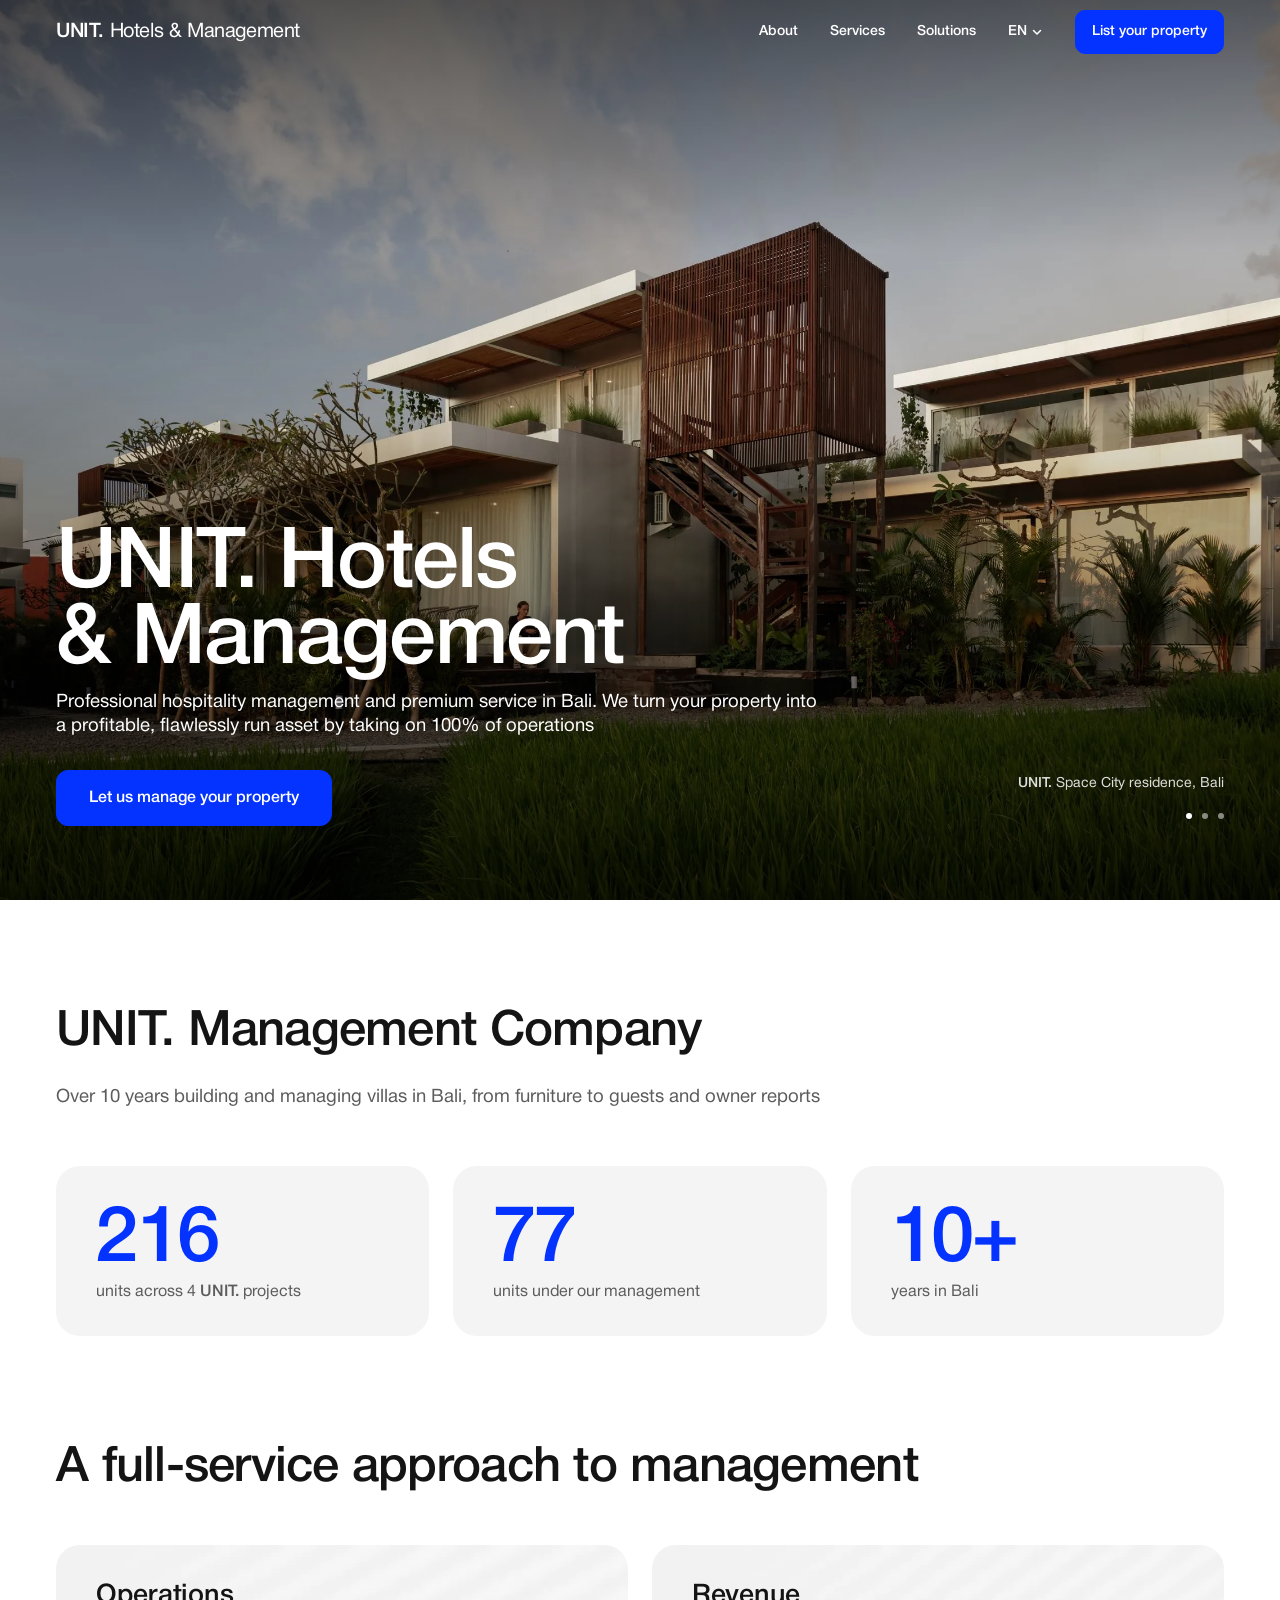
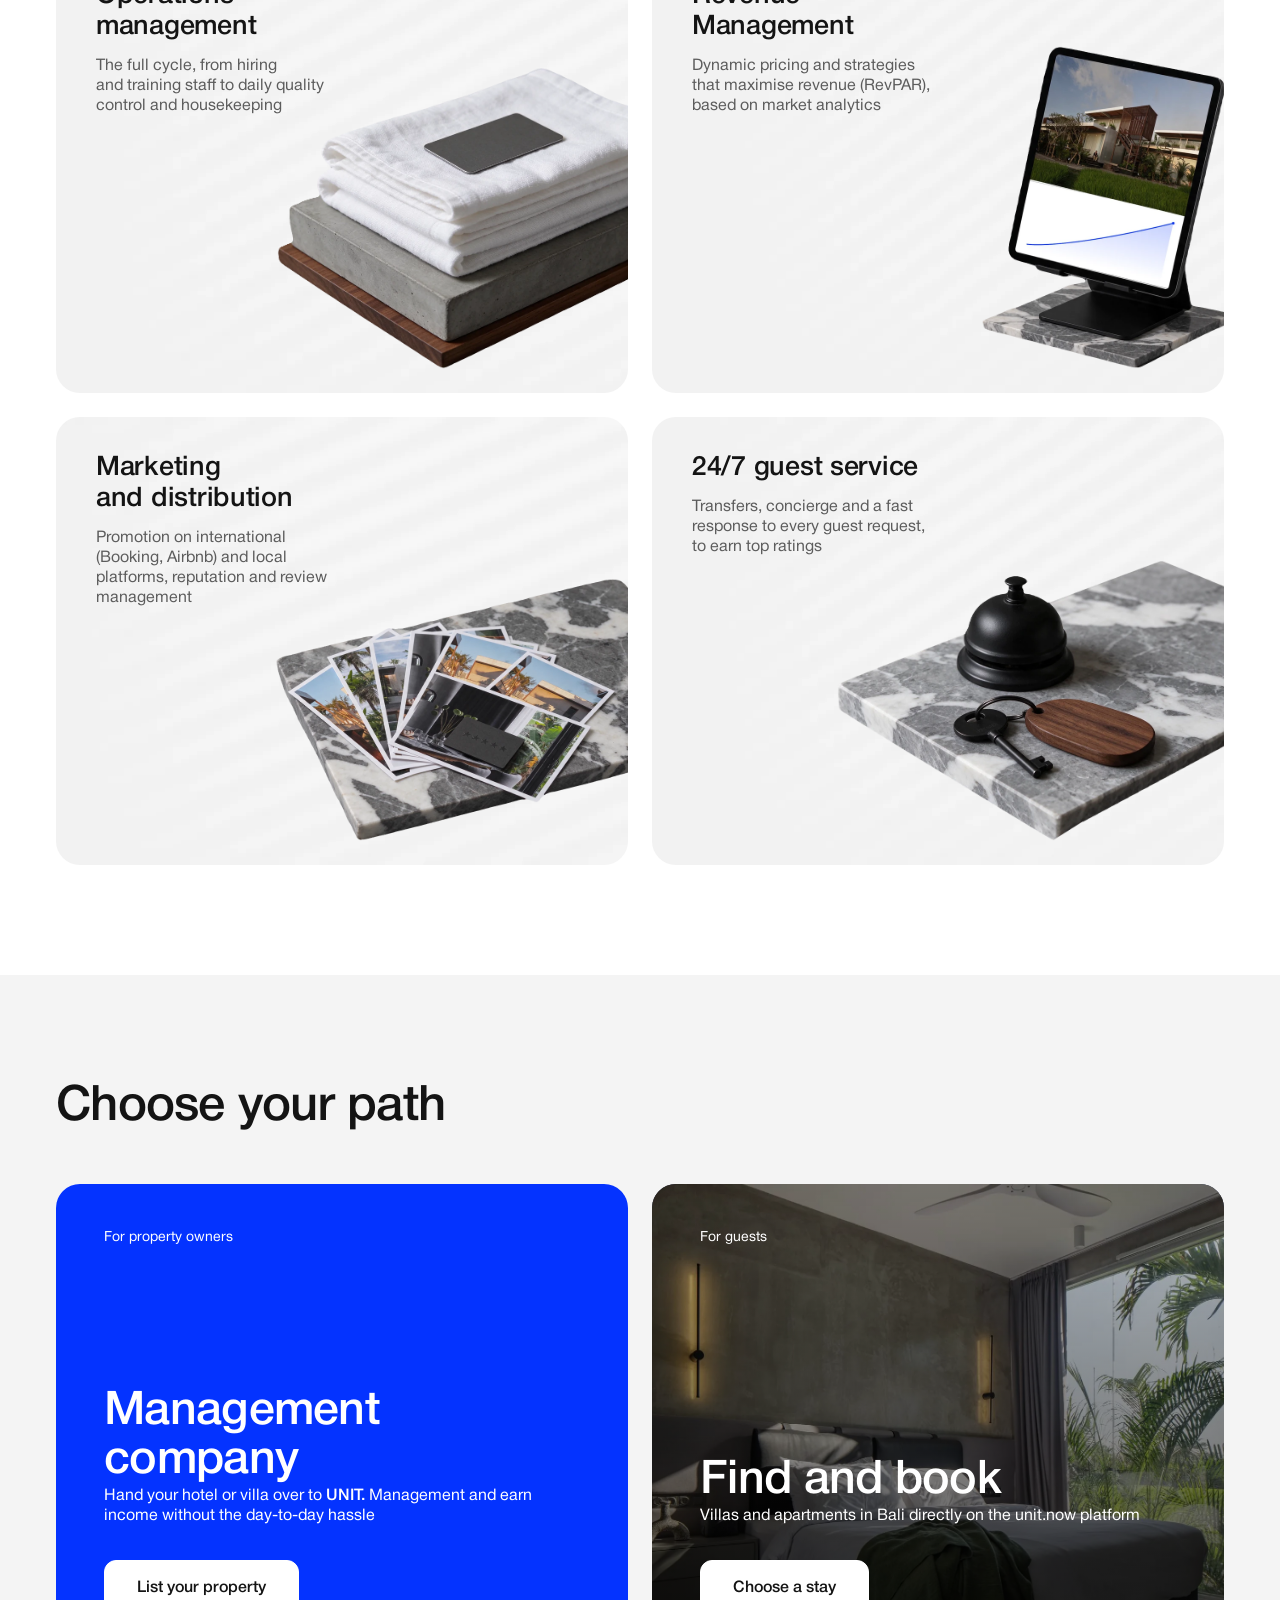
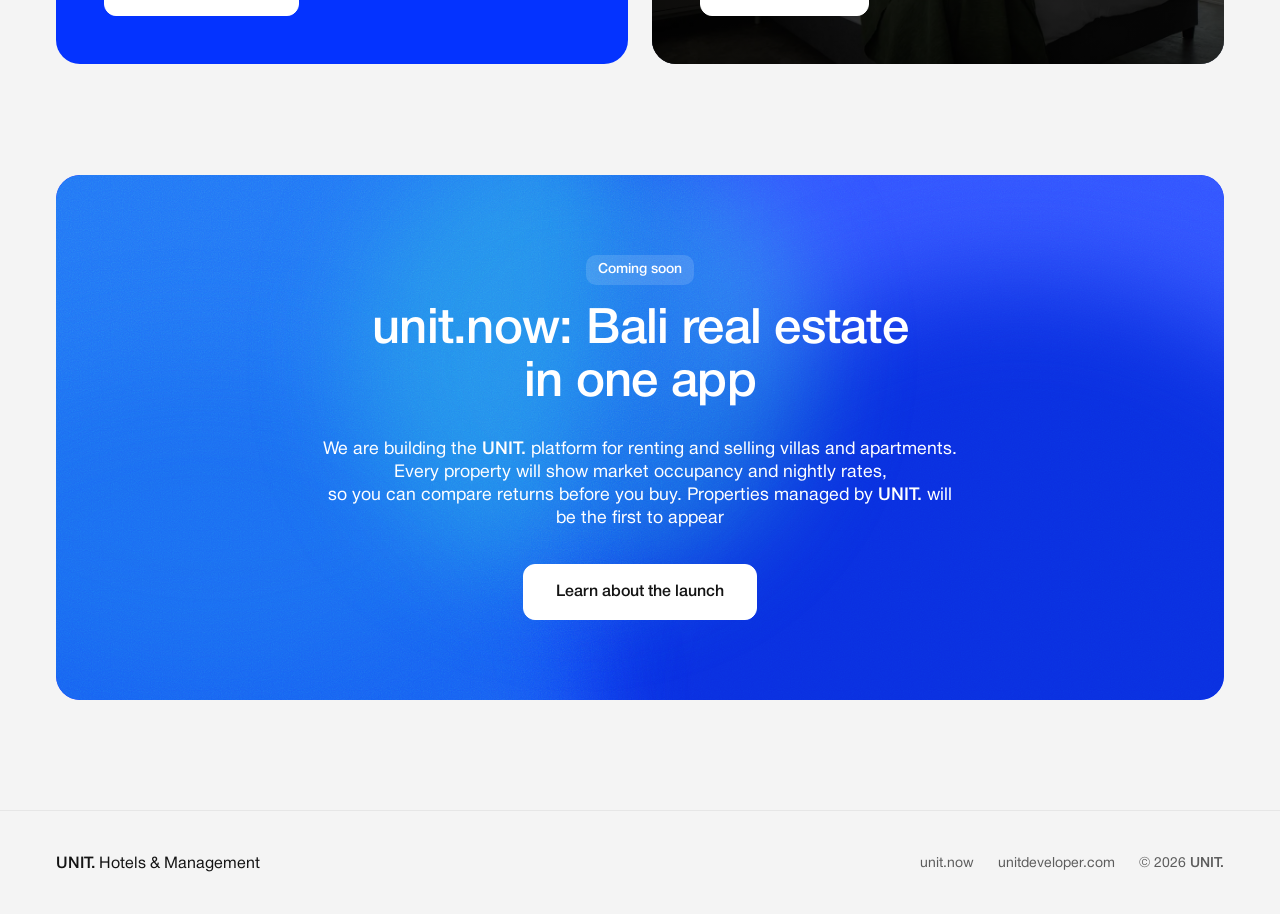
==== commit eb4f5702: "Пресс-релиз unit.now синей карточкой с зернистым градиентом по центру, «Управляющая компания» просто" ====
--- a/index.html
+++ b/index.html
@@ -43,8 +43,8 @@
 <link rel="icon" href="data:image/svg+xml,%3Csvg xmlns=%27http://www.w3.org/2000/svg%27 viewBox=%270 0 32 32%27%3E%3Crect width=%2732%27 height=%2732%27 rx=%278%27 fill=%27%230433ff%27/%3E%3Ccircle cx=%2722%27 cy=%2722%27 r=%273%27 fill=%27%23fff%27/%3E%3C/svg%3E">
 <link rel="preload" href="assets/fonts/hn-medium.woff2" as="font" type="font/woff2" crossorigin>
 <link rel="preload" href="assets/fonts/hn-roman.woff2" as="font" type="font/woff2" crossorigin>
-<link rel="stylesheet" href="assets/site.css?v=mwmjm4kg">
-<script src="assets/redir.js?v=mwmjm4kg"></script>
+<link rel="stylesheet" href="assets/site.css?v=mwmkhvmb">
+<script src="assets/redir.js?v=mwmkhvmb"></script>
 </head>
 <body>
 <header class="hdr">
@@ -108,32 +108,32 @@
       <div class="svc">
         <article class="svc-card svc-ops svc-1">
           <div class="svc-pic"><picture>
-            <source media="(max-width:599px)" srcset="assets/img/svc-ops-m.webp" width="600" height="452">
-            <img src="assets/img/svc-ops.webp" alt="" width="920" height="719" loading="lazy">
+            <source media="(max-width:599px)" srcset="assets/img/svc-ops-m.webp?v=mwmkhvmb" width="600" height="452">
+            <img src="assets/img/svc-ops.webp?v=mwmkhvmb" alt="" width="920" height="719" loading="lazy">
           </picture></div>
           <h3 class="t">Operations management</h3>
           <p class="t">The full cycle, from hiring and training staff to daily quality control and housekeeping</p>
         </article>
         <article class="svc-card svc-rev svc-2">
           <div class="svc-pic"><picture>
-            <source media="(max-width:599px)" srcset="assets/img/svc-rev-m.webp" width="455" height="444">
-            <img src="assets/img/svc-rev.webp" alt="" width="594" height="760" loading="lazy">
+            <source media="(max-width:599px)" srcset="assets/img/svc-rev-m.webp?v=mwmkhvmb" width="455" height="444">
+            <img src="assets/img/svc-rev.webp?v=mwmkhvmb" alt="" width="594" height="760" loading="lazy">
           </picture></div>
           <h3 class="t">Revenue Management</h3>
           <p class="t">Dynamic pricing and strategies that maximise revenue (RevPAR), based on market analytics</p>
         </article>
         <article class="svc-card svc-mkt svc-3">
           <div class="svc-pic"><picture>
-            <source media="(max-width:599px)" srcset="assets/img/svc-mkt-m.webp" width="599" height="364">
-            <img src="assets/img/svc-mkt.webp" alt="" width="960" height="650" loading="lazy">
+            <source media="(max-width:599px)" srcset="assets/img/svc-mkt-m.webp?v=mwmkhvmb" width="599" height="364">
+            <img src="assets/img/svc-mkt.webp?v=mwmkhvmb" alt="" width="960" height="650" loading="lazy">
           </picture></div>
           <h3 class="t">Marketing and distribution</h3>
           <p class="t">Promotion on international (Booking, Airbnb) and local platforms, reputation and review management</p>
         </article>
         <article class="svc-card svc-guest svc-4">
           <div class="svc-pic"><picture>
-            <source media="(max-width:599px)" srcset="assets/img/svc-guest-m.webp" width="698" height="481">
-            <img src="assets/img/svc-guest.webp" alt="" width="959" height="660" loading="lazy">
+            <source media="(max-width:599px)" srcset="assets/img/svc-guest-m.webp?v=mwmkhvmb" width="698" height="481">
+            <img src="assets/img/svc-guest.webp?v=mwmkhvmb" alt="" width="959" height="660" loading="lazy">
           </picture></div>
           <h3 class="t">24/7 guest service</h3>
           <p class="t">Transfers, concierge and a fast response to every guest request, to earn top ratings</p>
@@ -147,7 +147,6 @@
       <h2 class="t h2">Choose your path</h2>
       <div class="dir">
         <article class="dir-card dir-mgmt">
-          <div class="flow" aria-hidden="true"><span class="flow-blobs"><i></i><i></i><i></i><i></i><i></i></span><span class="flow-grain"></span></div>
           <span class="t dir-tag">For property owners</span>
           <div class="dir-body">
             <h3 class="t">Management company</h3>
@@ -170,17 +169,13 @@
 
   <section class="sec news-sec" id="news">
     <div class="container">
-      <article class="news">
-        <div class="news-meta">
-          <span class="news-tag">Coming soon</span>
-          <span class="t news-date">News, November 2026</span>
-        </div>
-        <div class="news-body">
-          <h2 class="t news-t">unit.now: Bali real estate in one app</h2>
-          <p class="t">We are building the <i class="u5">UNIT.</i> platform for renting and selling villas and apartments. Every property will show market occupancy and nightly rates, so you can compare returns before you buy. Properties managed by <i class="u5">UNIT.</i> will be the first to appear</p>
-          <a class="btn btn-blue" href="https://unit.now">Learn about the launch</a>
-        </div>
-      </article>
+      <div class="news">
+        <div class="flow" aria-hidden="true"><span class="flow-blobs"><i></i><i></i><i></i><i></i><i></i></span><span class="flow-grain"></span></div>
+        <span class="news-tag">Coming soon</span>
+        <h2 class="t h2 news-t">unit.now: Bali real estate in one app</h2>
+        <p class="t news-p">We are building the <i class="u5">UNIT.</i> platform for renting and selling villas and apartments. Every property will show market occupancy and nightly rates, so you can compare returns before you buy. Properties managed by <i class="u5">UNIT.</i> will be the first to appear</p>
+        <a class="btn btn-white" href="https://unit.now">Learn about the launch</a>
+      </div>
     </div>
   </section>
 </main>
@@ -195,6 +190,6 @@
     </nav>
   </div>
 </footer>
-<script src="assets/site.js?v=mwmjm4kg" defer></script>
+<script src="assets/site.js?v=mwmkhvmb" defer></script>
 </body>
 </html>
--- a/assets/site.css
+++ b/assets/site.css
@@ -115,7 +115,7 @@
 .about-lead{--fs:clamp(16px,15px + .278vw,19px);--lh:clamp(20px,18.67px + .37vw,24px);--mt:clamp(24px,21.33px + .741vw,32px);color:var(--ink-2);max-width:56em}
 .stats{display:grid;grid-template-columns:repeat(3,1fr);gap:24px;margin-top:64px}
 .stat{display:flex;flex-direction:column;padding:40px;border-radius:24px;background:var(--grey)}
-.stat-n{--fs:clamp(56px,40px + 2.963vw,96px);--lh:calc(var(--fs)*.9);font-weight:500;letter-spacing:-.03em}
+.stat-n{--fs:clamp(56px,40px + 2.963vw,96px);--lh:calc(var(--fs)*.9);font-weight:500;letter-spacing:-.03em;color:var(--blue)}
 .stat-l{--fs:16px;--lh:20px;--mt:24px;color:var(--ink-2)}
 @media (max-width:1023px){.stat{padding:32px}}
 @media (max-width:767px){.stats{grid-template-columns:1fr;gap:16px}}
@@ -125,25 +125,22 @@
   .stat-l{--mt:16px}
 }
 
-/* пресс-релиз unit.now */
-.news{display:grid;grid-template-columns:1fr 2fr;gap:24px;padding:56px;border-radius:24px;background:var(--grey)}
-.news-meta{display:flex;flex-direction:column;align-items:flex-start;gap:16px}
-.news-tag{display:inline-flex;align-items:center;height:32px;padding:0 12px;border-radius:8px;background:var(--blue);color:var(--white);font-size:14px;font-weight:500;line-height:18px}
-.news-date{--fs:14px;--lh:18px;color:var(--ink-2)}
-.news-body{display:flex;flex-direction:column;align-items:flex-start}
-.news-t{--fs:clamp(28px,23.33px + 1.296vw,42px);--lh:clamp(31px,26px + 1.389vw,46px);font-weight:500;letter-spacing:-.015em;max-width:18em}
-.news-body p{--fs:16px;--lh:20px;--mt:24px;color:var(--ink-2);max-width:640px}
+/* пресс-релиз unit.now: синяя карточка с зернистым градиентом по центру, как подписка nuanu.city; стоит на фоне «Направлений» */
+.news-sec{background:var(--grey);padding-top:0}
+.news{position:relative;isolation:isolate;overflow:clip;display:flex;flex-direction:column;align-items:center;text-align:center;padding:80px clamp(24px,5.33px + 5.185vw,80px);border-radius:24px;background:var(--blue);color:var(--white)}
+.news-tag{display:inline-flex;align-items:center;height:30px;padding:0 12px;border-radius:10px;background:rgba(255,255,255,.14);font-size:14px;font-weight:500;line-height:14px;white-space:nowrap}
+.news-t{--mt:24px;--mb:0;max-width:760px}
+.news-p{--fs:clamp(16px,15.33px + .185vw,18px);--lh:clamp(20px,19px + .278vw,23px);--mt:32px;max-width:640px}
 .news .btn{margin-top:40px}
-@media (min-width:600px){.news-body p{--mt:32px}}
-@media (max-width:1023px){.news{grid-template-columns:1fr;gap:32px;padding:40px}}
-@media (max-width:599px){
-  .news{gap:24px;padding:32px 24px;border-radius:16px}
-  .news-meta{flex-direction:row;align-items:center}
+.news :focus-visible{outline-color:var(--white)}
+@media (max-width:599px){
+  .news{padding:40px 24px;border-radius:16px}
+  .news-p{--mt:24px}
   .news .btn{margin-top:24px;width:100%}
 }
 
 /* направления */
-.dir-sec{background:var(--grey)}
+.dir-sec{background:var(--grey);padding-bottom:var(--sec)}
 .dir{display:grid;gap:24px}
 @media (min-width:1024px){.dir{grid-template-columns:1fr 1fr}}
 .dir-card{position:relative;display:flex;flex-direction:column;justify-content:space-between;min-height:480px;padding:48px;border-radius:24px;overflow:clip;isolation:isolate;color:var(--white);transition:background-color .25s}
@@ -151,18 +148,18 @@
 .dir-book{background:#1d2a4a}
 .dir-book img{position:absolute;inset:0;width:100%;height:100%;object-fit:cover;z-index:-2;transition:transform .5s}
 .dir-book::after{content:"";position:absolute;inset:0;z-index:-1;background:linear-gradient(180deg,rgba(0,0,0,.2) 0%,rgba(0,0,0,.7) 100%)}
-/* синяя карточка: живой фон как у подписки nuanu, но ещё слабее — пятна почти в тон синего, зерно тише */
+/* живой фон пресс-релиза: пятна и зерно как у подписки nuanu.city */
 .flow{position:absolute;inset:0;z-index:-1;pointer-events:none;border-radius:inherit;overflow:hidden}
 .flow-blobs{position:absolute;inset:0}
 .flow-blobs i{position:absolute;border-radius:50%;aspect-ratio:1;filter:blur(clamp(32px,4vw,56px));will-change:transform;animation:flow-float 18s ease-in-out infinite alternate}
-.flow-blobs i:nth-child(1){width:70%;left:-22%;top:-60%;background:#2a8cf5;opacity:.45}
-.flow-blobs i:nth-child(2){width:60%;left:52%;top:-55%;background:#2e50ff;opacity:.7;animation-duration:23s;animation-delay:-6s}
-.flow-blobs i:nth-child(3){width:75%;left:45%;top:20%;background:#0a2fe0;opacity:.7;animation-duration:26s;animation-delay:-11s}
-.flow-blobs i:nth-child(4){width:65%;left:-20%;top:35%;background:#1a6cf0;opacity:.5;animation-duration:22s;animation-delay:-3s}
-.flow-blobs i:nth-child(5){width:40%;left:25%;top:-10%;background:#2bb6e0;opacity:.25;animation-duration:28s;animation-delay:-14s}
+.flow-blobs i:nth-child(1){width:70%;left:-22%;top:-60%;background:#2a8cf5;opacity:.75}
+.flow-blobs i:nth-child(2){width:60%;left:52%;top:-55%;background:#3355ff;animation-duration:23s;animation-delay:-6s}
+.flow-blobs i:nth-child(3){width:75%;left:45%;top:20%;background:#0a2fe0;animation-duration:26s;animation-delay:-11s}
+.flow-blobs i:nth-child(4){width:65%;left:-20%;top:35%;background:#1a6cf0;opacity:.8;animation-duration:22s;animation-delay:-3s}
+.flow-blobs i:nth-child(5){width:40%;left:25%;top:-10%;background:#2bb6e0;opacity:.45;animation-duration:28s;animation-delay:-14s}
 @keyframes flow-float{0%{transform:translate(0,0) scale(1)}25%{transform:translate(26%,20%) scale(1.14)}50%{transform:translate(6%,42%) scale(.88)}75%{transform:translate(-24%,18%) scale(1.1)}100%{transform:translate(-8%,-6%) scale(.96)}}
 @media (prefers-reduced-motion:reduce){.flow-blobs i{animation:none}}
-.flow-grain{position:absolute;inset:0;opacity:.14;mix-blend-mode:overlay;background-image:url("data:image/svg+xml,%3Csvg xmlns=%27http://www.w3.org/2000/svg%27 width=%27160%27 height=%27160%27%3E%3Cfilter id=%27n%27%3E%3CfeTurbulence type=%27fractalNoise%27 baseFrequency=%27.9%27 numOctaves=%272%27 stitchTiles=%27stitch%27/%3E%3C/filter%3E%3Crect width=%27100%25%27 height=%27100%25%27 filter=%27url(%23n)%27/%3E%3C/svg%3E")}
+.flow-grain{position:absolute;inset:0;opacity:.2;mix-blend-mode:overlay;background-image:url("data:image/svg+xml,%3Csvg xmlns=%27http://www.w3.org/2000/svg%27 width=%27160%27 height=%27160%27%3E%3Cfilter id=%27n%27%3E%3CfeTurbulence type=%27fractalNoise%27 baseFrequency=%27.9%27 numOctaves=%272%27 stitchTiles=%27stitch%27/%3E%3C/filter%3E%3Crect width=%27100%25%27 height=%27100%25%27 filter=%27url(%23n)%27/%3E%3C/svg%3E")}
 .dir-tag{--fs:14px;--lh:18px}
 .dir-body{display:flex;flex-direction:column;align-items:flex-start}
 .dir-card h3{--fs:clamp(32px,26.33px + 1.574vw,49px);--lh:clamp(34px,28.33px + 1.574vw,51px);font-weight:500;letter-spacing:-.015em}
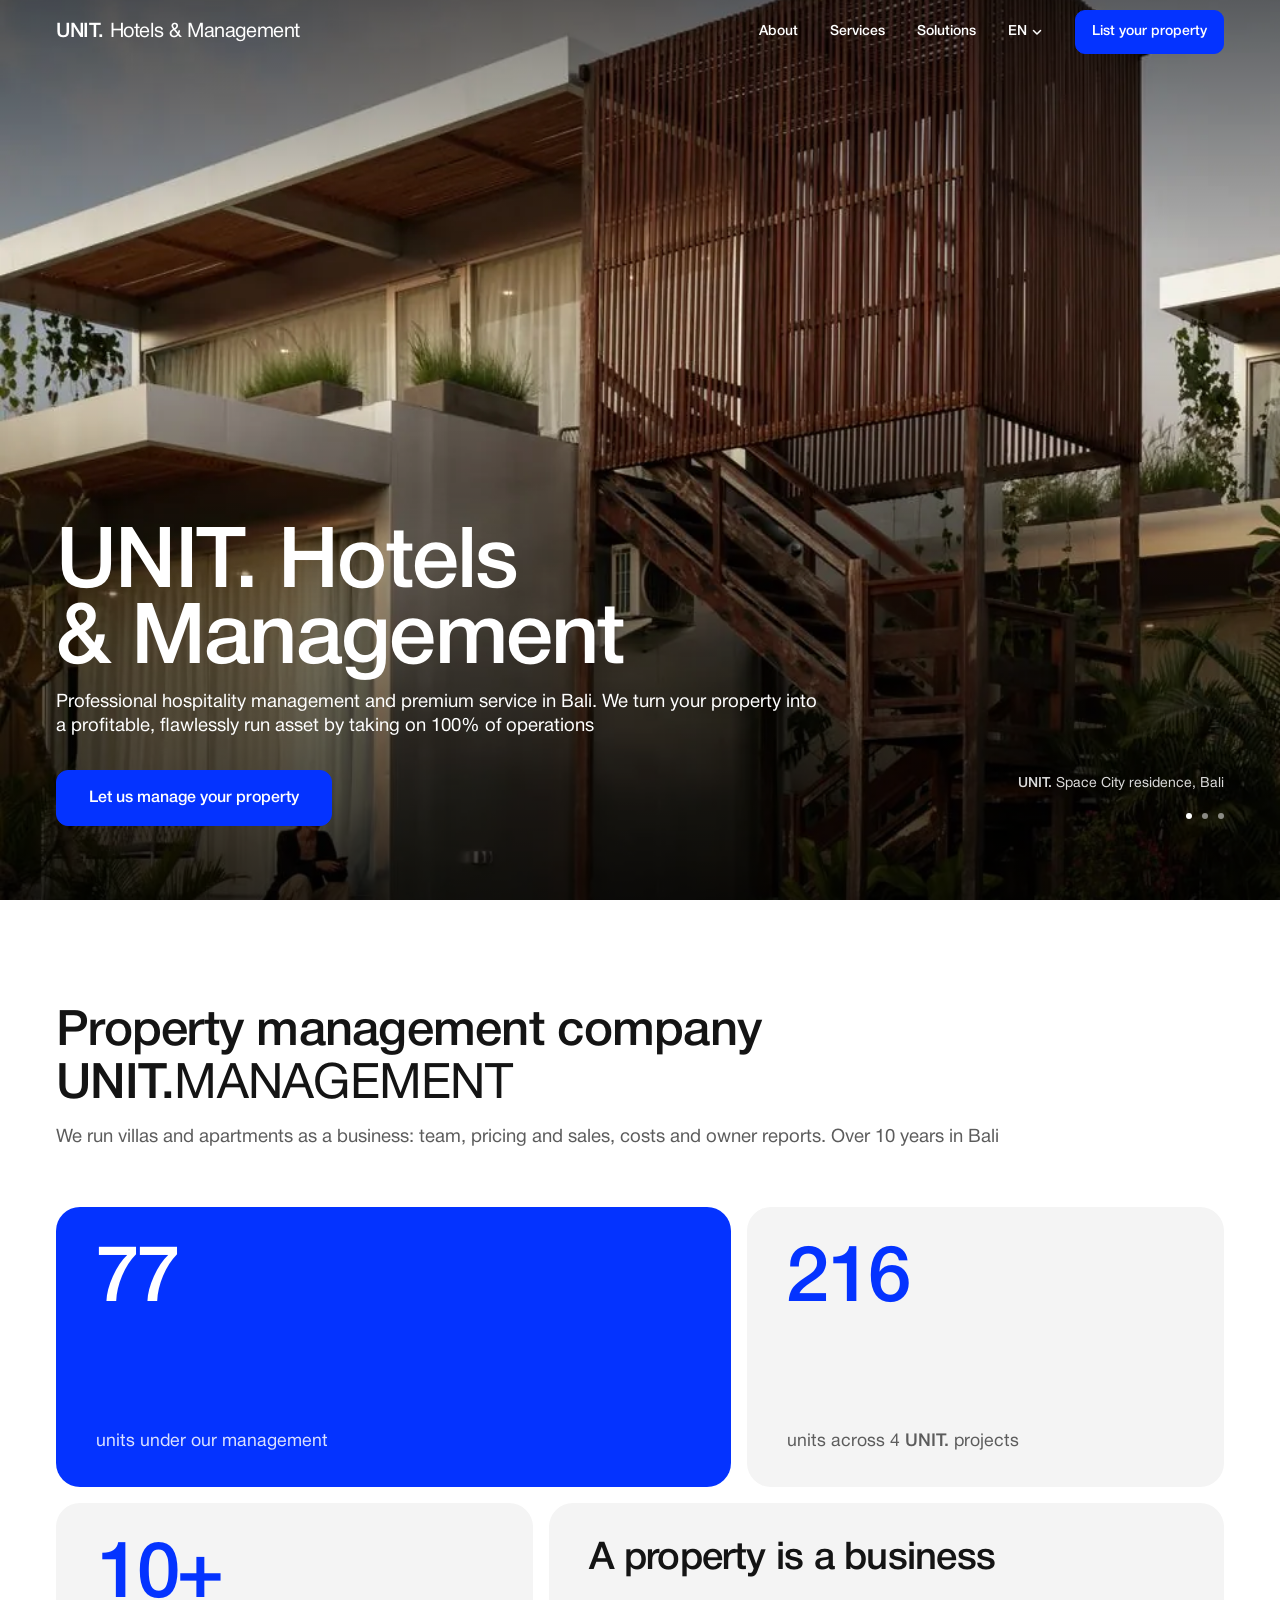
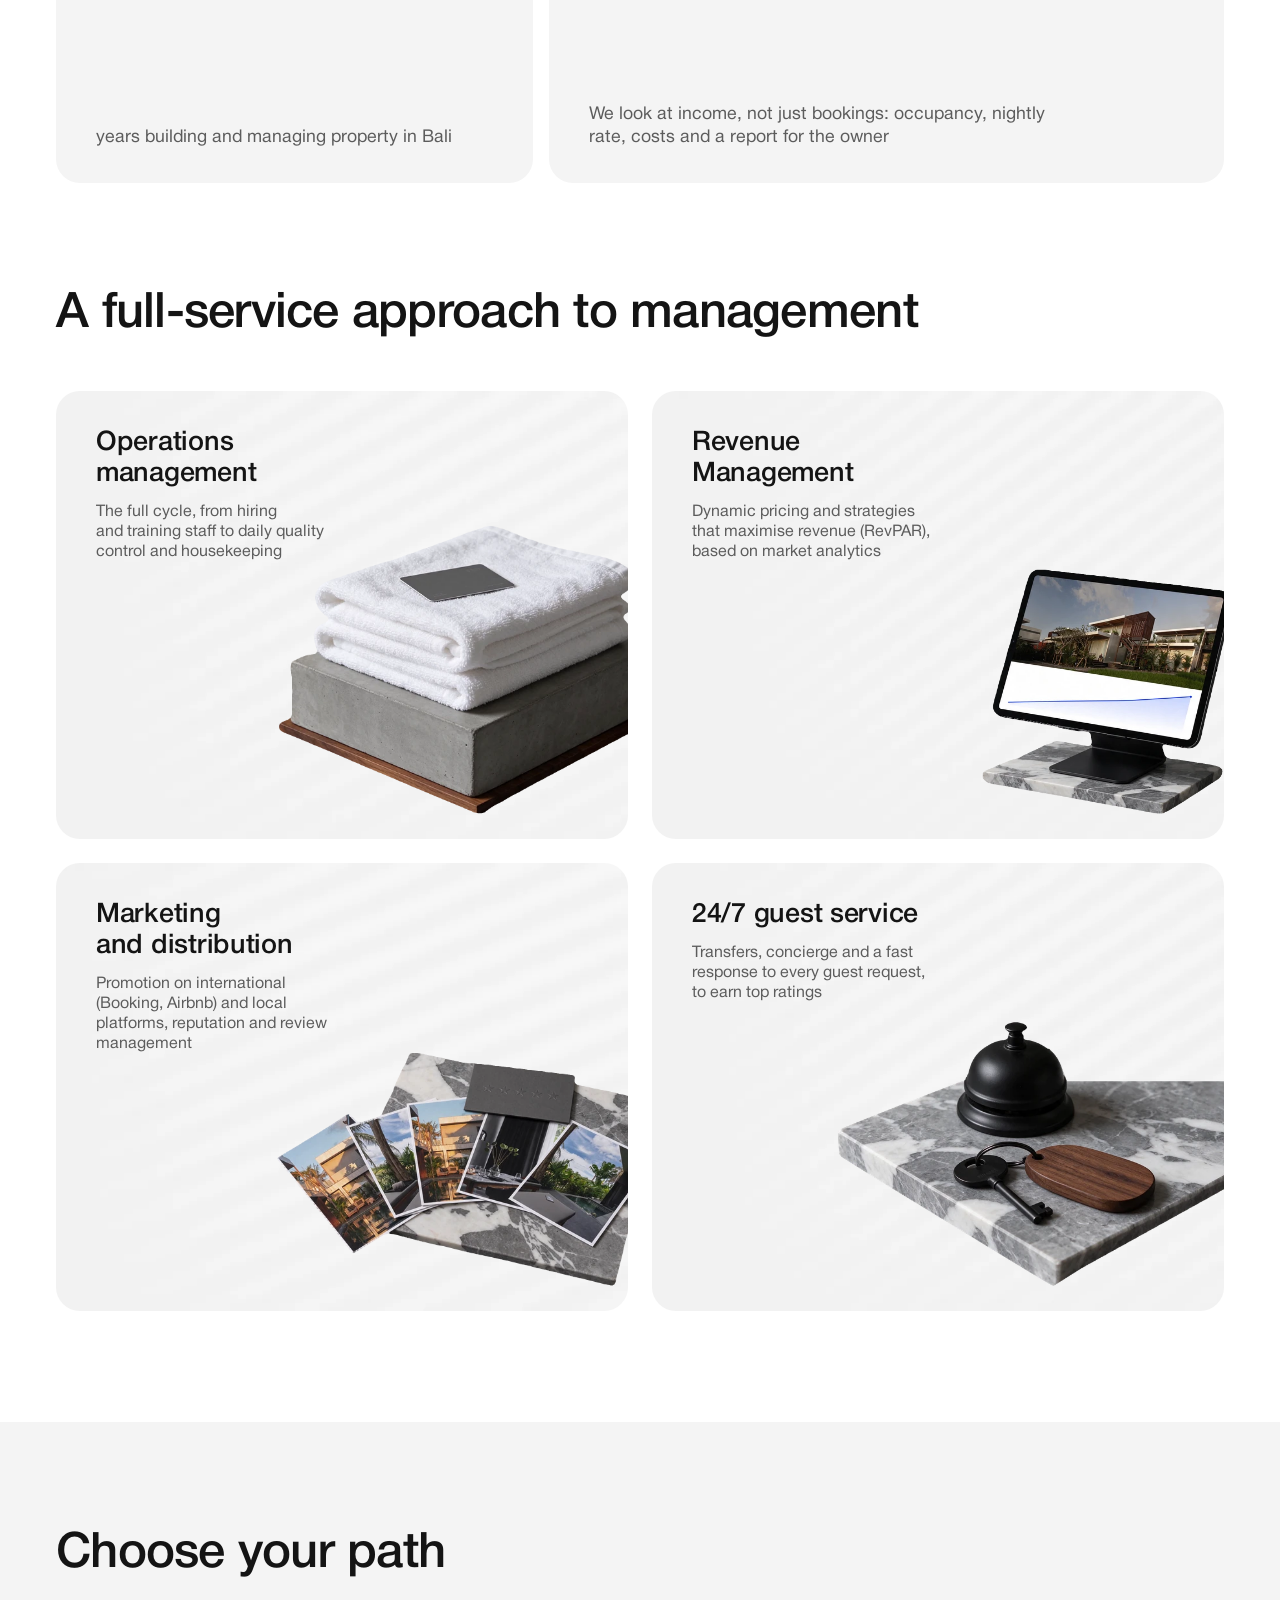
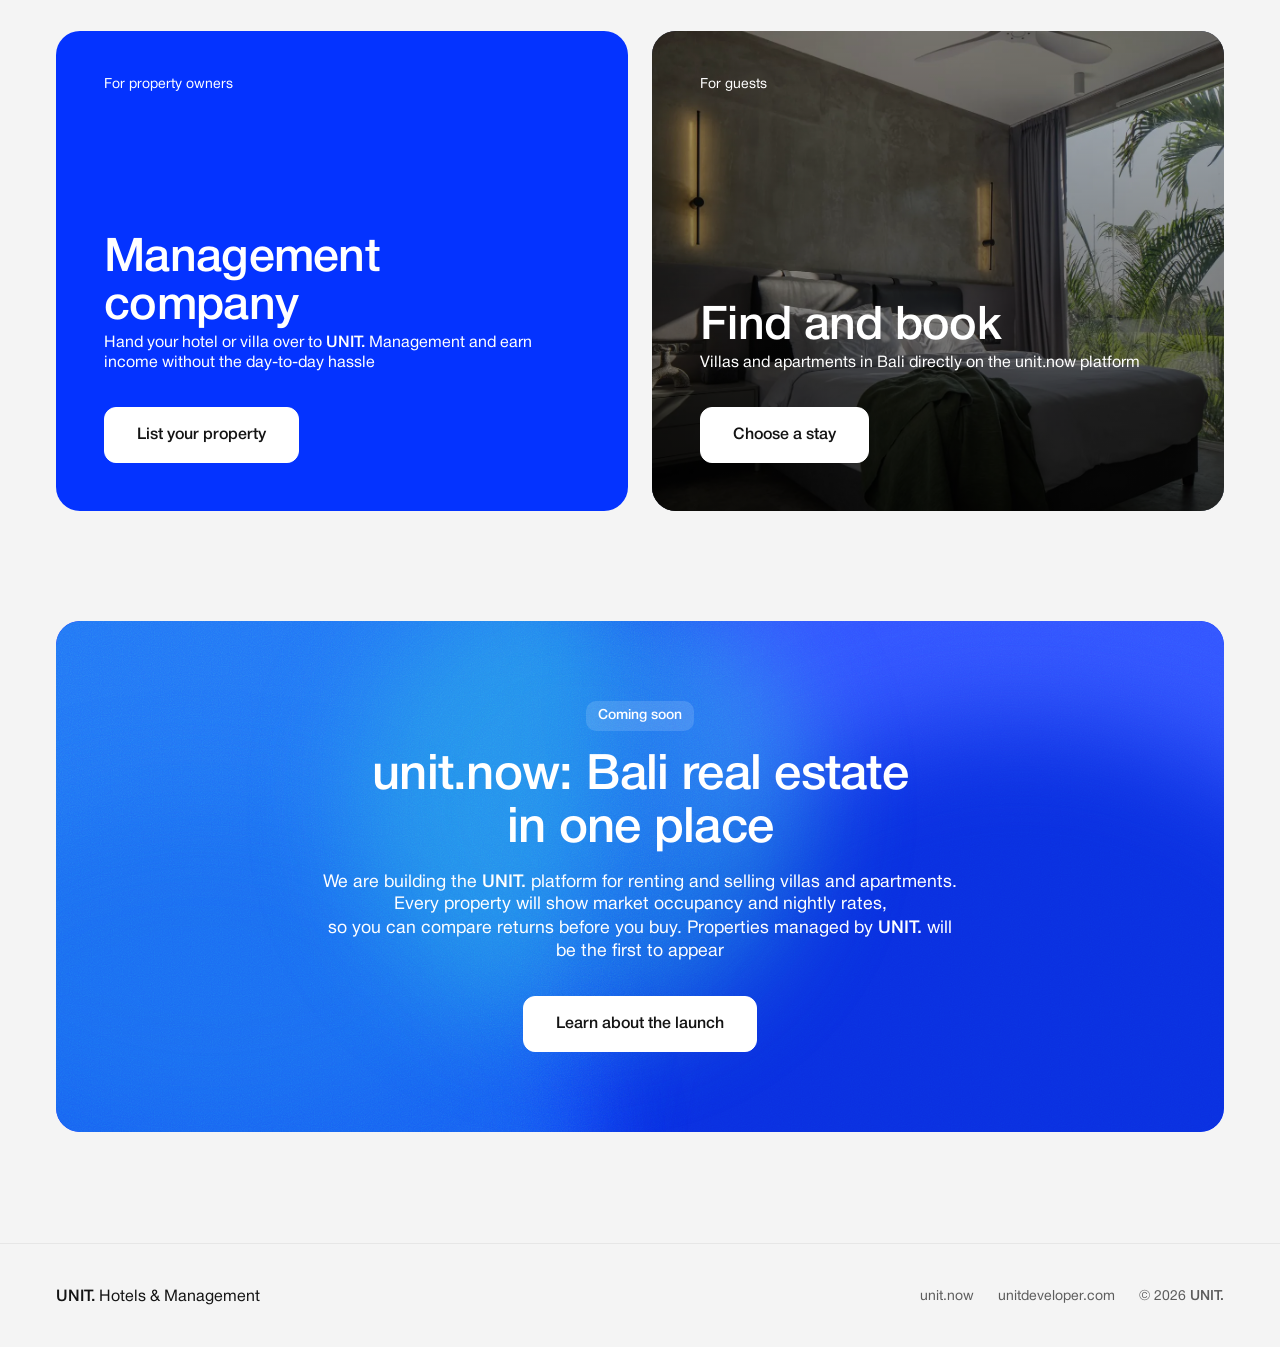
==== commit 807b0eef: "Блок «О компании»: UNIT.MANAGEMENT, бенто 2×2 про управление объектом как бизнесом; плашка unit.now " ====
--- a/index.html
+++ b/index.html
@@ -43,8 +43,8 @@
 <link rel="icon" href="data:image/svg+xml,%3Csvg xmlns=%27http://www.w3.org/2000/svg%27 viewBox=%270 0 32 32%27%3E%3Crect width=%2732%27 height=%2732%27 rx=%278%27 fill=%27%230433ff%27/%3E%3Ccircle cx=%2722%27 cy=%2722%27 r=%273%27 fill=%27%23fff%27/%3E%3C/svg%3E">
 <link rel="preload" href="assets/fonts/hn-medium.woff2" as="font" type="font/woff2" crossorigin>
 <link rel="preload" href="assets/fonts/hn-roman.woff2" as="font" type="font/woff2" crossorigin>
-<link rel="stylesheet" href="assets/site.css?v=mwmkhvmb">
-<script src="assets/redir.js?v=mwmkhvmb"></script>
+<link rel="stylesheet" href="assets/site.css?v=mwoxwlhr">
+<script src="assets/redir.js?v=mwoxwlhr"></script>
 </head>
 <body>
 <header class="hdr">
@@ -59,7 +59,7 @@
       <button type="button" class="lang-dd-btn" aria-expanded="false" aria-controls="langList" aria-label="Language: English"><span>EN</span><svg viewBox="0 0 12 12" aria-hidden="true"><path d="M2.5 4.5 6 8l3.5-3.5"/></svg></button>
       <ul class="lang-dd-list" id="langList" hidden><li><a href="" hreflang="en" lang="en" aria-current="true">English</a></li><li><a href="ru/" hreflang="ru" lang="ru">Русский</a></li><li><a href="id/" hreflang="id" lang="id">Bahasa Indonesia</a></li><li><a href="fr/" hreflang="fr" lang="fr">Français</a></li><li><a href="es/" hreflang="es" lang="es">Español</a></li><li><a href="uk/" hreflang="uk" lang="uk">Українська</a></li><li><a href="it/" hreflang="it" lang="it">Italiano</a></li><li><a href="tr/" hreflang="tr" lang="tr">Türkçe</a></li><li><a href="nl/" hreflang="nl" lang="nl">Nederlands</a></li></ul>
     </div>
-    <a class="btn btn-sm hdr-cta" href="#directions">List your property</a>
+    <a class="btn btn-sm hdr-cta" href="https://wa.me/628133917731" target="_blank" rel="noopener noreferrer">List your property</a>
   </div>
 </header>
 
@@ -83,7 +83,7 @@
       <h1 class="t"><i class="u5">UNIT.</i> Hotels &amp; Management</h1>
       <p class="t hero-sub">Professional hospitality management and premium service in Bali. We turn your property into a profitable, flawlessly run asset by taking on 100% of operations</p>
       <div class="btns">
-        <a class="btn btn-blue" href="#directions">Let us manage your property</a>
+        <a class="btn btn-blue" href="https://wa.me/628133917731" target="_blank" rel="noopener noreferrer">Let us manage your property</a>
       </div>
     </div>
     <div class="hero-caps"><p class="hero-cap on"><i class="u5">UNIT.</i> Space City residence, Bali</p><p class="hero-cap" aria-hidden="true">Terrace overlooking the rice fields</p><p class="hero-cap" aria-hidden="true"><i class="u5">UNIT.</i> Space City at dusk</p></div>
@@ -92,12 +92,13 @@
 
   <section class="sec about-sec" id="about">
     <div class="container">
-      <h2 class="t h2"><i class="u5">UNIT.</i> Management Company</h2>
-      <p class="t about-lead">Over 10 years building and managing villas in Bali, from furniture to guests and owner reports</p>
-      <ul class="stats">
-        <li class="stat"><b class="t stat-n">216</b><span class="t stat-l">units across 4 <i class="u5">UNIT.</i> projects</span></li>
-        <li class="stat"><b class="t stat-n">77</b><span class="t stat-l">units under our management</span></li>
-        <li class="stat"><b class="t stat-n">10+</b><span class="t stat-l">years in Bali</span></li>
+      <h2 class="t h2">Property management company <i class="u5">UNIT.</i><span class="u4">MANAGEMENT</span></h2>
+      <p class="t about-lead">We run villas and apartments as a business: team, pricing and sales, costs and owner reports. Over 10 years in Bali</p>
+      <ul class="abento">
+        <li class="ab-card ab-1"><b class="t ab-n">77</b><span class="t ab-l">units under our management</span></li>
+        <li class="ab-card ab-2"><b class="t ab-n">216</b><span class="t ab-l">units across 4 <i class="u5">UNIT.</i> projects</span></li>
+        <li class="ab-card ab-3"><b class="t ab-n">10+</b><span class="t ab-l">years building and managing property in Bali</span></li>
+        <li class="ab-card ab-4"><h3 class="t ab-t">A property is a business</h3><p class="t ab-l">We look at income, not just bookings: occupancy, nightly rate, costs and a report for the owner</p></li>
       </ul>
     </div>
   </section>
@@ -108,32 +109,32 @@
       <div class="svc">
         <article class="svc-card svc-ops svc-1">
           <div class="svc-pic"><picture>
-            <source media="(max-width:599px)" srcset="assets/img/svc-ops-m.webp?v=mwmkhvmb" width="600" height="452">
-            <img src="assets/img/svc-ops.webp?v=mwmkhvmb" alt="" width="920" height="719" loading="lazy">
+            <source media="(max-width:599px)" srcset="assets/img/svc-ops-m.webp?v=mwoxwlhr" width="600" height="452">
+            <img src="assets/img/svc-ops.webp?v=mwoxwlhr" alt="" width="920" height="719" loading="lazy">
           </picture></div>
           <h3 class="t">Operations management</h3>
           <p class="t">The full cycle, from hiring and training staff to daily quality control and housekeeping</p>
         </article>
         <article class="svc-card svc-rev svc-2">
           <div class="svc-pic"><picture>
-            <source media="(max-width:599px)" srcset="assets/img/svc-rev-m.webp?v=mwmkhvmb" width="455" height="444">
-            <img src="assets/img/svc-rev.webp?v=mwmkhvmb" alt="" width="594" height="760" loading="lazy">
+            <source media="(max-width:599px)" srcset="assets/img/svc-rev-m.webp?v=mwoxwlhr" width="455" height="444">
+            <img src="assets/img/svc-rev.webp?v=mwoxwlhr" alt="" width="594" height="760" loading="lazy">
           </picture></div>
           <h3 class="t">Revenue Management</h3>
           <p class="t">Dynamic pricing and strategies that maximise revenue (RevPAR), based on market analytics</p>
         </article>
         <article class="svc-card svc-mkt svc-3">
           <div class="svc-pic"><picture>
-            <source media="(max-width:599px)" srcset="assets/img/svc-mkt-m.webp?v=mwmkhvmb" width="599" height="364">
-            <img src="assets/img/svc-mkt.webp?v=mwmkhvmb" alt="" width="960" height="650" loading="lazy">
+            <source media="(max-width:599px)" srcset="assets/img/svc-mkt-m.webp?v=mwoxwlhr" width="599" height="364">
+            <img src="assets/img/svc-mkt.webp?v=mwoxwlhr" alt="" width="960" height="650" loading="lazy">
           </picture></div>
           <h3 class="t">Marketing and distribution</h3>
           <p class="t">Promotion on international (Booking, Airbnb) and local platforms, reputation and review management</p>
         </article>
         <article class="svc-card svc-guest svc-4">
           <div class="svc-pic"><picture>
-            <source media="(max-width:599px)" srcset="assets/img/svc-guest-m.webp?v=mwmkhvmb" width="698" height="481">
-            <img src="assets/img/svc-guest.webp?v=mwmkhvmb" alt="" width="959" height="660" loading="lazy">
+            <source media="(max-width:599px)" srcset="assets/img/svc-guest-m.webp?v=mwoxwlhr" width="698" height="481">
+            <img src="assets/img/svc-guest.webp?v=mwoxwlhr" alt="" width="959" height="660" loading="lazy">
           </picture></div>
           <h3 class="t">24/7 guest service</h3>
           <p class="t">Transfers, concierge and a fast response to every guest request, to earn top ratings</p>
@@ -172,7 +173,7 @@
       <div class="news">
         <div class="flow" aria-hidden="true"><span class="flow-blobs"><i></i><i></i><i></i><i></i><i></i></span><span class="flow-grain"></span></div>
         <span class="news-tag">Coming soon</span>
-        <h2 class="t h2 news-t">unit.now: Bali real estate in one app</h2>
+        <h2 class="t h2 news-t">unit.now: Bali real estate in one place</h2>
         <p class="t news-p">We are building the <i class="u5">UNIT.</i> platform for renting and selling villas and apartments. Every property will show market occupancy and nightly rates, so you can compare returns before you buy. Properties managed by <i class="u5">UNIT.</i> will be the first to appear</p>
         <a class="btn btn-white" href="https://unit.now">Learn about the launch</a>
       </div>
@@ -190,6 +191,6 @@
     </nav>
   </div>
 </footer>
-<script src="assets/site.js?v=mwmkhvmb" defer></script>
+<script src="assets/site.js?v=mwoxwlhr" defer></script>
 </body>
 </html>
--- a/assets/site.css
+++ b/assets/site.css
@@ -21,6 +21,7 @@
 i,em{font-style:normal}
 ul{list-style:none}
 .u5{font-weight:500}
+.u4{font-weight:400}
 .container{width:var(--container);margin-inline:auto}
 
 /* текст обрезан по заглавным и по базовой линии, как в Figma: отступы между блоками считаются от букв */
@@ -41,6 +42,8 @@
 /* в Telegram и Safari на iOS верх страницы виден сквозь их полупрозрачную плашку: продлеваем подложку шапки вверх */
 .hdr::before{content:"";position:absolute;left:0;right:0;bottom:100%;height:240px;background:inherit;-webkit-backdrop-filter:inherit;backdrop-filter:inherit;pointer-events:none}
 .hdr-in{display:flex;align-items:center;height:64px}
+/* после начала прокрутки логотип с подписью синий */
+.hdr:not(.is-over) .wordmark{color:var(--blue)}
 .wordmark{font-size:20px;line-height:24px;letter-spacing:-.02em;white-space:nowrap;margin-right:auto}
 .nav{display:flex;gap:32px;margin-right:24px;font-size:14px;font-weight:500;line-height:18px}
 .nav a{display:flex;align-items:center;min-height:44px;transition:opacity .2s}
@@ -76,6 +79,9 @@
 
 /* секции */
 .sec{padding-block:var(--sec)}
+/* по якорю заголовок секции встаёт под шапку с обычным отступом, а не через весь паддинг секции */
+.sec[id]{scroll-margin-top:calc(40px - var(--sec))}
+@media (max-width:599px){.sec[id]{scroll-margin-top:calc(24px - var(--sec))}}
 .h2{--fs:clamp(32px,25.33px + 1.852vw,52px);--lh:clamp(35px,28px + 1.944vw,56px);--mb:64px;font-weight:500;letter-spacing:-.015em}
 @media (max-width:599px){.h2{--mb:40px}}
 
@@ -111,30 +117,39 @@
 
 /* о компании: стоит вплотную к услугам, поэтому снизу без своего отступа (ритм 120 один) */
 .about-sec{padding-bottom:0}
-.about-sec .h2{--mb:0}
+.about-sec .h2{--mb:0px}
+@media (max-width:374px){.about-sec .h2{--fs:28px;--lh:31px}}
 .about-lead{--fs:clamp(16px,15px + .278vw,19px);--lh:clamp(20px,18.67px + .37vw,24px);--mt:clamp(24px,21.33px + .741vw,32px);color:var(--ink-2);max-width:56em}
-.stats{display:grid;grid-template-columns:repeat(3,1fr);gap:24px;margin-top:64px}
-.stat{display:flex;flex-direction:column;padding:40px;border-radius:24px;background:var(--grey)}
-.stat-n{--fs:clamp(56px,40px + 2.963vw,96px);--lh:calc(var(--fs)*.9);font-weight:500;letter-spacing:-.03em;color:var(--blue)}
-.stat-l{--fs:16px;--lh:20px;--mt:24px;color:var(--ink-2)}
-@media (max-width:1023px){.stat{padding:32px}}
-@media (max-width:767px){.stats{grid-template-columns:1fr;gap:16px}}
-@media (max-width:599px){
-  .stats{margin-top:40px}
-  .stat{padding:32px 24px;border-radius:16px}
-  .stat-l{--mt:16px}
+.abento{display:grid;grid-template-columns:repeat(12,minmax(0,1fr));gap:16px;margin-top:64px}
+.ab-card{display:flex;flex-direction:column;justify-content:space-between;gap:24px;min-height:280px;padding:40px;border-radius:24px;background:var(--grey)}
+.ab-1,.ab-4{grid-column:span 7}
+.ab-2,.ab-3{grid-column:span 5}
+.ab-1{background:var(--blue);color:var(--white)}
+.ab-n{--fs:clamp(56px,40px + 2.963vw,96px);--lh:calc(var(--fs)*.9);font-weight:500;letter-spacing:-.03em;color:var(--blue)}
+.ab-t{--fs:clamp(28px,24px + 1.111vw,40px);--lh:calc(var(--fs)*1.05);font-weight:500;letter-spacing:-.02em}
+.ab-l{--fs:clamp(16px,15.33px + .185vw,18px);--lh:clamp(20px,19px + .278vw,23px);color:var(--ink-2);max-width:26em}
+.ab-1 .ab-n{color:var(--white)}
+.ab-1 .ab-l{color:rgba(255,255,255,.86)}
+@media (max-width:1023px){
+  .ab-card{min-height:240px;padding:32px}
+  .ab-1,.ab-2,.ab-3,.ab-4{grid-column:span 6}
+}
+@media (max-width:599px){
+  .abento{grid-template-columns:1fr;gap:8px;margin-top:40px}
+  .ab-1,.ab-2,.ab-3,.ab-4{grid-column:auto}
+  .ab-card{min-height:0;padding:24px;border-radius:16px;gap:16px}
 }
 
 /* пресс-релиз unit.now: синяя карточка с зернистым градиентом по центру, как подписка nuanu.city; стоит на фоне «Направлений» */
 .news-sec{background:var(--grey);padding-top:0}
 .news{position:relative;isolation:isolate;overflow:clip;display:flex;flex-direction:column;align-items:center;text-align:center;padding:80px clamp(24px,5.33px + 5.185vw,80px);border-radius:24px;background:var(--blue);color:var(--white)}
 .news-tag{display:inline-flex;align-items:center;height:30px;padding:0 12px;border-radius:10px;background:rgba(255,255,255,.14);font-size:14px;font-weight:500;line-height:14px;white-space:nowrap}
-.news-t{--mt:24px;--mb:0;max-width:760px}
+.news .news-t{--mt:24px;--mb:0px;max-width:760px}
 .news-p{--fs:clamp(16px,15.33px + .185vw,18px);--lh:clamp(20px,19px + .278vw,23px);--mt:32px;max-width:640px}
 .news .btn{margin-top:40px}
 .news :focus-visible{outline-color:var(--white)}
 @media (max-width:599px){
-  .news{padding:40px 24px;border-radius:16px}
+  .news{padding:32px 24px;border-radius:16px}
   .news-p{--mt:24px}
   .news .btn{margin-top:24px;width:100%}
 }
@@ -235,3 +250,4 @@
 @media (max-width:1023px){.hero-caps{display:none}}
 @media (max-width:599px){.hero-dots{display:none}}
 @media (prefers-reduced-motion:reduce){.hero-slide,.hero-cap{transition:none}}
+.sec[tabindex="-1"]:focus{outline:none}
